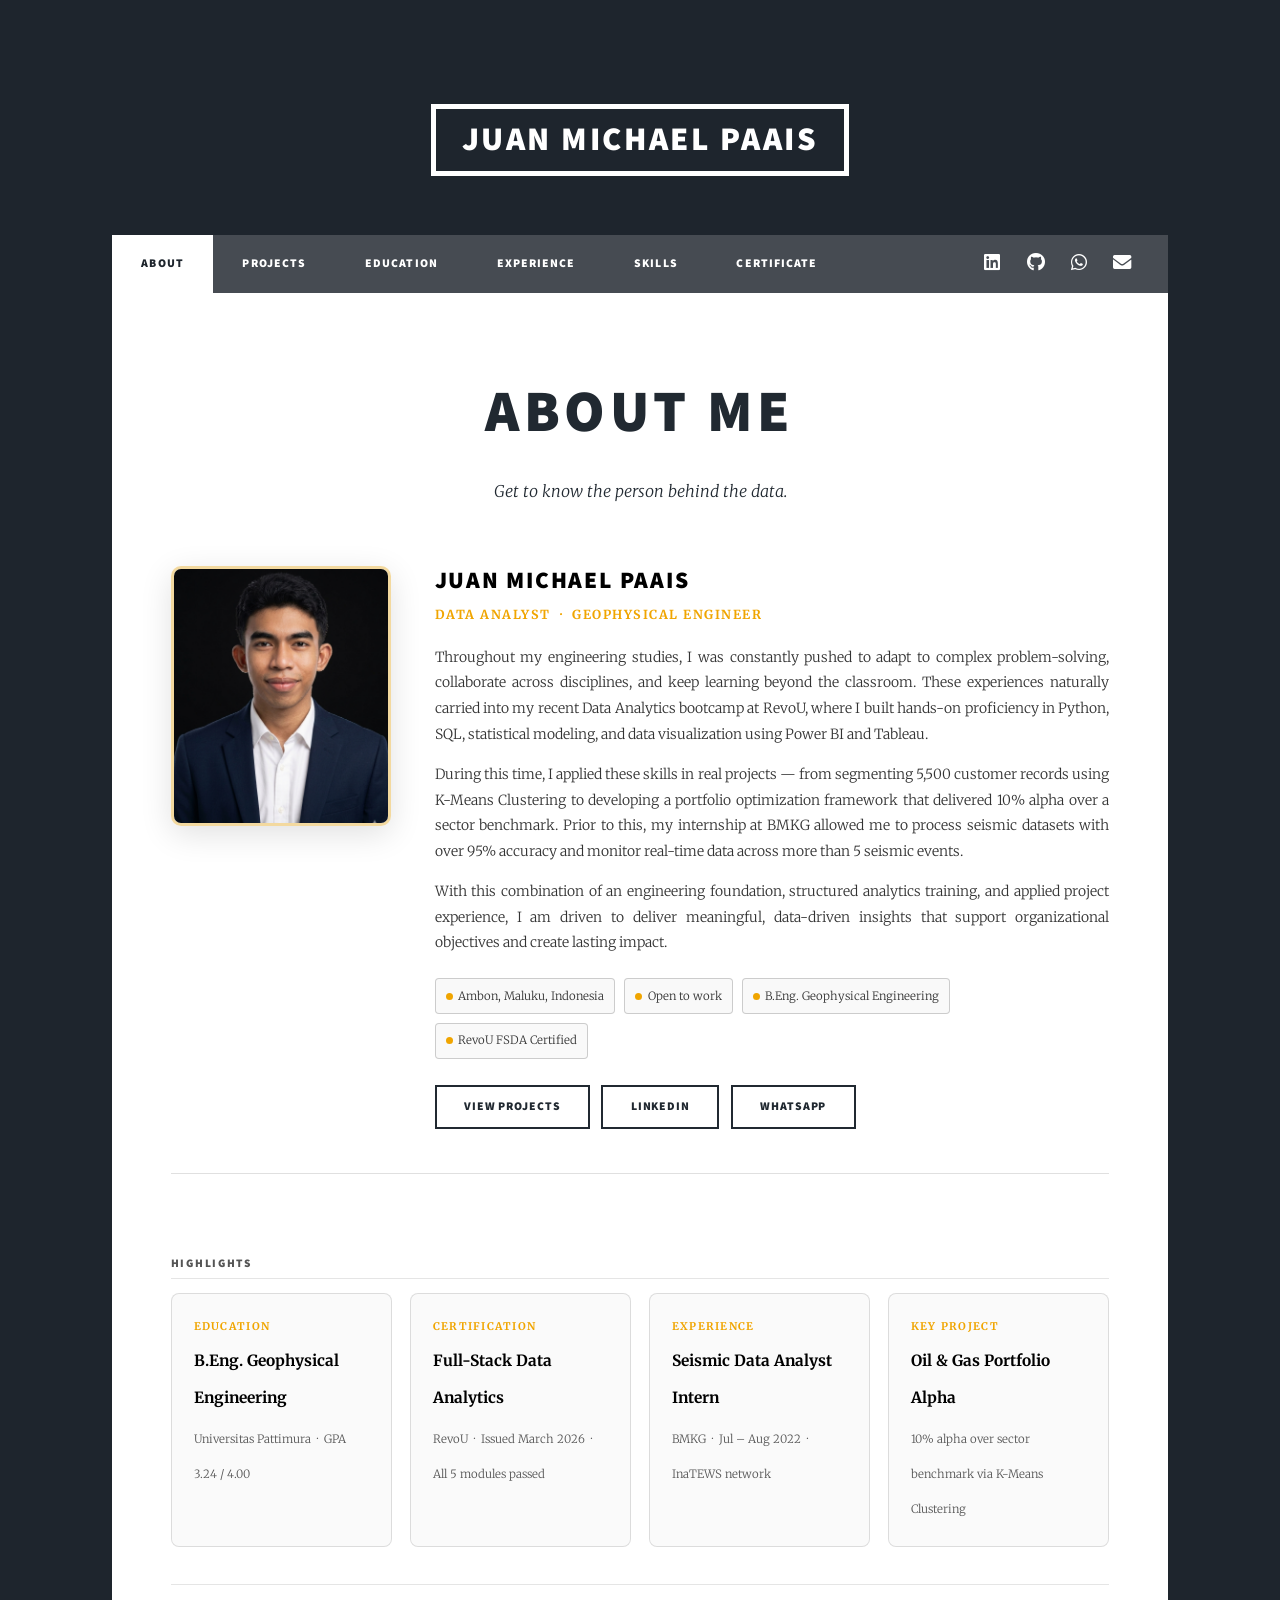
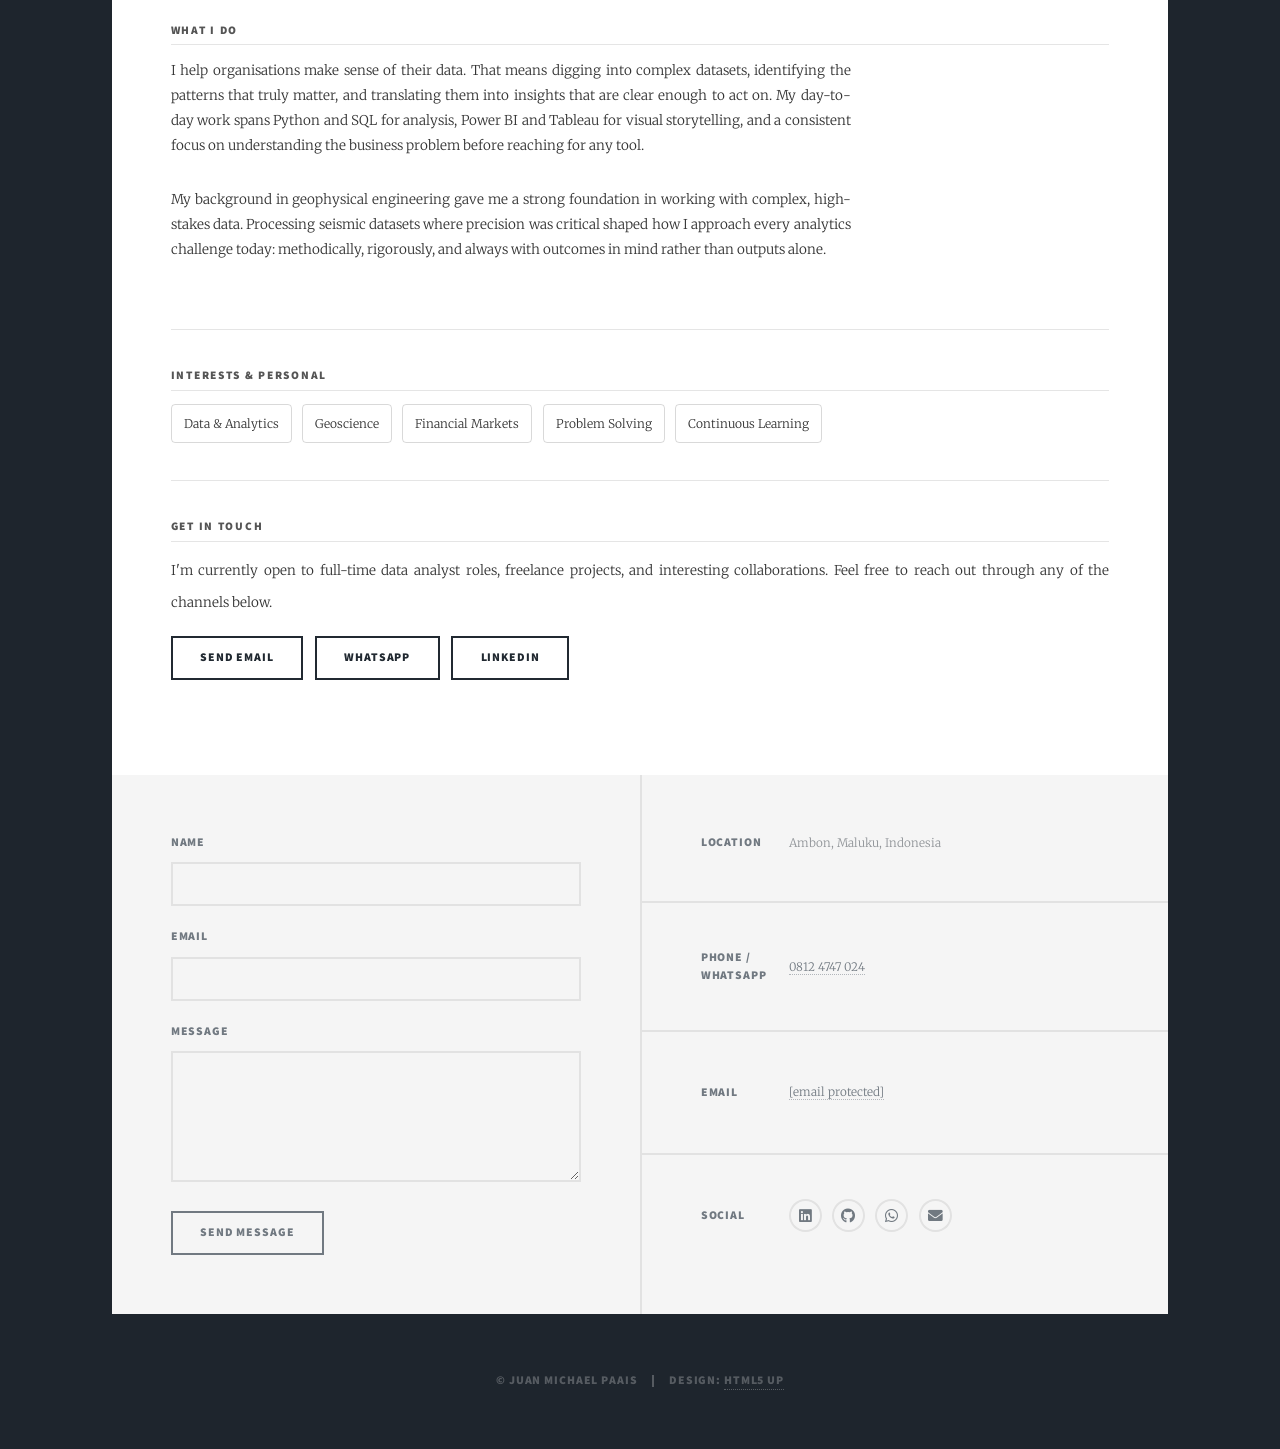
==== about.html @ e104cd5a "Add files via upload" ====
<!DOCTYPE HTML>
<html>
<head>
    <title>About – Juan Michael Paais</title>
    <meta charset="utf-8" />
    <meta name="viewport" content="width=device-width, initial-scale=1, user-scalable=no" />
    <link rel="stylesheet" href="assets/css/main.css" />
    <noscript><link rel="stylesheet" href="assets/css/noscript.css" /></noscript>
    <style>

        /* ── About Hero ── */
        .about-hero {
            display: flex;
            gap: 3em;
            align-items: flex-start;
            padding: 0 0 3em 0;
            border-bottom: solid 1px rgba(0,0,0,0.12);
            margin-bottom: 3em;
        }

        /* PHOTO SLOT
           ──────────────────────────────────────────────
           To add your photo:
           1. Copy your photo into the  images/  folder
              e.g. images/juan-photo.jpg
           2. Delete the placeholder content inside .about-photo
           3. Replace with:
              <img src="images/juan-photo.jpg" alt="Juan Michael Paais" />
           ────────────────────────────────────────────── */
        .about-photo {
            flex-shrink: 0;
            width: 220px;
            height: 260px;
            border-radius: 10px;
            overflow: hidden;
            border: 3px solid rgba(240,165,0,0.35);
            box-shadow: 0 8px 32px rgba(0,0,0,0.12);
            background: rgba(0,0,0,0.04);
            display: flex;
            align-items: center;
            justify-content: center;
            text-align: center;
            font-size: 0.7em;
            color: rgba(0,0,0,0.3);
            text-transform: uppercase;
            letter-spacing: 0.12em;
            line-height: 2;
        }
        .about-photo img {
            width: 100%;
            height: 100%;
            object-fit: cover;
            display: block;
        }

        .about-text { flex: 1; }
        .about-text h2 {
            font-size: 1.6em;
            margin: 0 0 0.15em 0;
            color: #000000;
        }
        .about-tagline {
            display: block;
            font-size: 0.85em;
            font-weight: 700;
            text-transform: uppercase;
            letter-spacing: 0.12em;
            color: #f0a500;
            margin-bottom: 1.2em;
        }
        .about-text p {
            font-size: 0.95em;
            line-height: 1.85;
            color: #333333;
            margin-bottom: 1em;
        }

        /* ── Quick-facts strip ── */
        .about-facts {
            display: flex;
            flex-wrap: wrap;
            gap: 0.6em;
            margin: 1.5em 0 1.8em;
        }
        .fact-chip {
            display: inline-flex;
            align-items: center;
            gap: 0.45em;
            border: solid 1px rgba(0,0,0,0.18);
            border-radius: 4px;
            padding: 0.3em 0.9em;
            font-size: 0.78em;
            color: #333333;
            background: rgba(0,0,0,0.025);
        }
        .fact-chip .icon-dot {
            width: 7px; height: 7px;
            border-radius: 50%;
            background: #f0a500;
            flex-shrink: 0;
        }

        /* ── Divider sections ── */
        .about-section {
            padding: 2.5em 0;
            border-bottom: solid 1px rgba(0,0,0,0.1);
        }
        .about-section:last-of-type { border-bottom: none; }
        .about-section h3 {
            font-size: 0.78em;
            text-transform: uppercase;
            letter-spacing: 0.15em;
            color: #555555;
            margin-bottom: 1.2em;
            padding-bottom: 0.5em;
            border-bottom: 1px solid rgba(0,0,0,0.1);
        }

        /* ── Highlight cards ── */
        .highlight-cards {
            display: grid;
            grid-template-columns: repeat(auto-fit, minmax(200px, 1fr));
            gap: 1.2em;
        }
        .highlight-card {
            border: solid 1px rgba(0,0,0,0.12);
            border-radius: 8px;
            padding: 1.4em 1.5em;
            background: rgba(0,0,0,0.02);
            transition: border-color 0.2s, box-shadow 0.2s;
        }
        .highlight-card:hover {
            border-color: #f0a500;
            box-shadow: 0 4px 14px rgba(240,165,0,0.08);
        }
        .highlight-card .hc-label {
            display: block;
            font-size: 0.72em;
            text-transform: uppercase;
            letter-spacing: 0.12em;
            color: #f0a500;
            margin-bottom: 0.4em;
            font-weight: 700;
        }
        .highlight-card .hc-value {
            font-size: 1.05em;
            font-weight: 700;
            color: #000000;
            display: block;
            margin-bottom: 0.3em;
        }
        .highlight-card .hc-sub {
            font-size: 0.78em;
            color: #555555;
            line-height: 1.5;
        }

        /* ── Interests list ── */
        .interests-list {
            display: flex;
            flex-wrap: wrap;
            gap: 0.7em;
            padding: 0;
            list-style: none;
            margin: 0;
        }
        .interests-list li {
            border: solid 1px rgba(0,0,0,0.15);
            border-radius: 4px;
            padding: 0.35em 1em;
            font-size: 0.82em;
            color: #333333;
            transition: border-color 0.2s, color 0.2s;
        }
        .interests-list li:hover {
            border-color: #f0a500;
            color: #f0a500;
        }

        /* ── CTA buttons ── */
        .about-cta {
            display: flex;
            flex-wrap: wrap;
            gap: 0.8em;
            margin-top: 0.5em;
        }

        @media screen and (max-width: 700px) {
            .about-hero { flex-direction: column; align-items: center; }
            .about-photo { width: 160px; height: 190px; }
            .about-text { text-align: center; }
            .about-facts { justify-content: center; }
            .about-cta { justify-content: center; }
        }
    </style>
</head>
<body class="is-preload">
<div id="wrapper">

    <header id="header">
        <a href="index.html" class="logo">Juan Michael Paais</a>
    </header>

    <nav id="nav">
        <ul class="links">
            <li class="active"><a href="about.html">About</a></li>
            <li><a href="index.html">Projects</a></li>
            <li><a href="education.html">Education</a></li>
            <li><a href="experience.html">Experience</a></li>
            <li><a href="skills.html">Skills</a></li>
            <li><a href="certificate.html">Certificate</a></li>
        </ul>
        <ul class="icons">
            <li><a href="http://www.linkedin.com/in/juan-michael-376244231" class="icon brands alt fa-linkedin"><span class="label">LinkedIn</span></a></li>
            <li><a href="https://github.com/JuanMichael-ind" class="icon brands alt fa-github"><span class="label">GitHub</span></a></li>
            <li><a href="https://wa.me/628124747024" class="icon brands alt fa-whatsapp"><span class="label">WhatsApp</span></a></li>
            <li><a href="/cdn-cgi/l/email-protection#f49e81959a999d979c95919884c6c5b49399959d98da979b99" class="icon solid alt fa-envelope"><span class="label">Email</span></a></li>
        </ul>
    </nav>

    <div id="main">
        <section class="post">

            <header class="major">
                <h1>About Me</h1>
                <p>Get to know the person behind the data.</p>
            </header>

            <!-- ── HERO: PHOTO + BIO ── -->
            <div class="about-hero">

                <div class="about-photo">
                    <img src="images/JuanPhotos.png" alt="Juan Michael Paais" />
                </div>

                <div class="about-text">
                    <h2>Juan Michael Paais</h2>
                    <span class="about-tagline">Data Analyst &nbsp;·&nbsp; Geophysical Engineer</span>

                    <p>
                        Throughout my engineering studies, I was constantly pushed to adapt to complex
                        problem-solving, collaborate across disciplines, and keep learning beyond the
                        classroom. These experiences naturally carried into my recent Data Analytics
                        bootcamp at RevoU, where I built hands-on proficiency in Python, SQL,
                        statistical modeling, and data visualization using Power BI and Tableau.
                    </p>
                    <p>
                        During this time, I applied these skills in real projects — from segmenting
                        5,500 customer records using K-Means Clustering to developing a portfolio
                        optimization framework that delivered 10% alpha over a sector benchmark. Prior
                        to this, my internship at BMKG allowed me to process seismic datasets with
                        over 95% accuracy and monitor real-time data across more than 5 seismic events.
                    </p>
                    <p>
                        With this combination of an engineering foundation, structured analytics
                        training, and applied project experience, I am driven to deliver meaningful,
                        data-driven insights that support organizational objectives and create lasting
                        impact.
                    </p>

                    <!-- Quick-fact chips -->
                    <div class="about-facts">
                        <span class="fact-chip"><span class="icon-dot"></span> Ambon, Maluku, Indonesia</span>
                        <span class="fact-chip"><span class="icon-dot"></span> Open to work</span>
                        <span class="fact-chip"><span class="icon-dot"></span> B.Eng. Geophysical Engineering</span>
                        <span class="fact-chip"><span class="icon-dot"></span> RevoU FSDA Certified</span>
                    </div>

                    <div class="about-cta">
                        <a href="index.html" class="button">View Projects</a>
                        <a href="https://www.linkedin.com/in/juan-michael-376244231" target="_blank" class="button alt">LinkedIn</a>
                        <a href="https://wa.me/628124747024" target="_blank" class="button alt">WhatsApp</a>
                    </div>
                </div>

            </div>

            <!-- ── HIGHLIGHTS ── -->
            <div class="about-section">
                <h3>Highlights</h3>
                <div class="highlight-cards">

                    <div class="highlight-card">
                        <span class="hc-label">Education</span>
                        <span class="hc-value">B.Eng. Geophysical Engineering</span>
                        <span class="hc-sub">Universitas Pattimura &nbsp;·&nbsp; GPA 3.24 / 4.00</span>
                    </div>

                    <div class="highlight-card">
                        <span class="hc-label">Certification</span>
                        <span class="hc-value">Full-Stack Data Analytics</span>
                        <span class="hc-sub">RevoU &nbsp;·&nbsp; Issued March 2026 &nbsp;·&nbsp; All 5 modules passed</span>
                    </div>

                    <div class="highlight-card">
                        <span class="hc-label">Experience</span>
                        <span class="hc-value">Seismic Data Analyst Intern</span>
                        <span class="hc-sub">BMKG &nbsp;·&nbsp; Jul – Aug 2022 &nbsp;·&nbsp; InaTEWS network</span>
                    </div>

                    <div class="highlight-card">
                        <span class="hc-label">Key Project</span>
                        <span class="hc-value">Oil &amp; Gas Portfolio Alpha</span>
                        <span class="hc-sub">10% alpha over sector benchmark via K-Means Clustering</span>
                    </div>

                </div>
            </div>

            <!-- ── WHAT I DO ── -->
            <div class="about-section">
                <h3>What I Do</h3>
                <p style="font-size:0.92em; line-height:1.85; color:#333333; max-width:680px;">
                    I help organisations make sense of their data. That means digging into complex
                    datasets, identifying the patterns that truly matter, and translating them into
                    insights that are clear enough to act on. My day-to-day work spans Python and SQL
                    for analysis, Power BI and Tableau for visual storytelling, and a consistent focus
                    on understanding the business problem before reaching for any tool.
                </p>
                <p style="font-size:0.92em; line-height:1.85; color:#333333; max-width:680px;">
                    My background in geophysical engineering gave me a strong foundation in working
                    with complex, high-stakes data. Processing seismic datasets where precision was
                    critical shaped how I approach every analytics challenge today: methodically,
                    rigorously, and always with outcomes in mind rather than outputs alone.
                </p>
            </div>

            <!-- ── INTERESTS ── -->
            <div class="about-section">
                <h3>Interests &amp; Personal</h3>
                <!-- ✏️  EDIT this list — add or remove interests as you like -->
                <ul class="interests-list">
                    <li>Data &amp; Analytics</li>
                    <li>Geoscience</li>
                    <li>Financial Markets</li>
                    <li>Problem Solving</li>
                    <li>Continuous Learning</li>
                    <!-- Add more: <li>Photography</li> <li>Football</li> etc. -->
                </ul>
            </div>

            <!-- ── GET IN TOUCH ── -->
            <div class="about-section">
                <h3>Get In Touch</h3>
                <p style="font-size:0.92em; color:#333333; margin-bottom:1.2em;">
                    I'm currently open to full-time data analyst roles, freelance projects, and
                    interesting collaborations. Feel free to reach out through any of the channels below.
                </p>
                <div class="about-cta">
                    <a href="/cdn-cgi/l/email-protection#a7cdd2c6c9cacec4cfc6c2cbd79596e7c0cac6cecb89c4c8ca" class="button">Send Email</a>
                    <a href="https://wa.me/628124747024" target="_blank" class="button alt">WhatsApp</a>
                    <a href="https://www.linkedin.com/in/juan-michael-376244231" target="_blank" class="button alt">LinkedIn</a>
                </div>
            </div>

        </section>
    </div>

    <!-- Footer -->
    <footer id="footer">
        <section>
            <form method="post" action="#">
                <div class="fields">
                    <div class="field"><label for="name">Name</label><input type="text" name="name" id="name" /></div>
                    <div class="field"><label for="email">Email</label><input type="text" name="email" id="email" /></div>
                    <div class="field"><label for="message">Message</label><textarea name="message" id="message" rows="3"></textarea></div>
                </div>
                <ul class="actions"><li><input type="submit" value="Send Message" /></li></ul>
            </form>
        </section>
        <section class="split contact">
            <section class="alt"><h3>Location</h3><p>Ambon, Maluku, Indonesia</p></section>
            <section><h3>Phone / WhatsApp</h3><p><a href="https://wa.me/628124747024">0812 4747 024</a></p></section>
            <section><h3>Email</h3><p><a href="/cdn-cgi/l/email-protection#523827333c3f3b313a33373e22606312353f333b3e7c313d3f"><span class="__cf_email__" data-cfemail="157f60747b787c767d747079652724557278747c793b767a78">[email&#160;protected]</span></a></p></section>
            <section>
                <h3>Social</h3>
                <ul class="icons alt">
                    <li><a href="http://www.linkedin.com/in/juan-michael-376244231" class="icon brands alt fa-linkedin"><span class="label">LinkedIn</span></a></li>
                    <li><a href="https://github.com/JuanMichael-ind" class="icon brands alt fa-github"><span class="label">GitHub</span></a></li>
                    <li><a href="https://wa.me/628124747024" class="icon brands alt fa-whatsapp"><span class="label">WhatsApp</span></a></li>
                    <li><a href="/cdn-cgi/l/email-protection#c8a2bda9a6a5a1aba0a9ada4b8faf988afa5a9a1a4e6aba7a5" class="icon solid alt fa-envelope"><span class="label">Email</span></a></li>
                </ul>
            </section>
        </section>
    </footer>

    <div id="copyright">
        <ul><li>&copy; Juan Michael Paais</li><li>Design: <a href="https://html5up.net">HTML5 UP</a></li></ul>
    </div>

</div>
<script data-cfasync="false" src="/cdn-cgi/scripts/5c5dd728/cloudflare-static
---- assets/css/main.css ----
@import url(fontawesome-all.min.css);
@import url("https://fonts.googleapis.com/css?family=Merriweather:300,700,300italic,700italic|Source+Sans+Pro:900");

/*
	Massively by HTML5 UP
	html5up.net | @ajlkn
	Free for personal and commercial use under the CCA 3.0 license (html5up.net/license)
*/

html, body, div, span, applet, object,
iframe, h1, h2, h3, h4, h5, h6, p, blockquote,
pre, a, abbr, acronym, address, big, cite,
code, del, dfn, em, img, ins, kbd, q, s, samp,
small, strike, strong, sub, sup, tt, var, b,
u, i, center, dl, dt, dd, ol, ul, li, fieldset,
form, label, legend, table, caption, tbody,
tfoot, thead, tr, th, td, article, aside,
canvas, details, embed, figure, figcaption,
footer, header, hgroup, menu, nav, output, ruby,
section, summary, time, mark, audio, video {
	margin: 0;
	padding: 0;
	border: 0;
	font-size: 100%;
	font: inherit;
	vertical-align: baseline;}

article, aside, details, figcaption, figure,
footer, header, hgroup, menu, nav, section {
	display: block;}

body {
	line-height: 1;
}

ol, ul {
	list-style: none;
}

blockquote, q {
	quotes: none;
}

	blockquote:before, blockquote:after, q:before, q:after {
		content: '';
		content: none;
	}

table {
	border-collapse: collapse;
	border-spacing: 0;
}

body {
	-webkit-text-size-adjust: none;
}

mark {
	background-color: transparent;
	color: inherit;
}

input::-moz-focus-inner {
	border: 0;
	padding: 0;
}

input, select, textarea {
	-moz-appearance: none;
	-webkit-appearance: none;
	-ms-appearance: none;
	appearance: none;
}

/* Basic */

	@-ms-viewport {
		width: device-width;
	}

	body {
		-ms-overflow-style: scrollbar;
	}

	@media screen and (max-width: 480px) {

		html, body {
			min-width: 320px;
		}

	}

	html {
		box-sizing: border-box;
	}

	*, *:before, *:after {
		box-sizing: inherit;
	}

	body {
		background-color: #1e252d;
	}

		body.is-preload *, body.is-preload *:before, body.is-preload *:after {
			-moz-animation: none !important;
			-webkit-animation: none !important;
			-ms-animation: none !important;
			animation: none !important;
			-moz-transition: none !important;
			-webkit-transition: none !important;
			-ms-transition: none !important;
			transition: none !important;
		}

/* Type */

	html {
		font-size: 16pt;
	}

		@media screen and (max-width: 1680px) {

			html {
				font-size: 12pt;
			}

		}

		@media screen and (max-width: 1280px) {

			html {
				font-size: 11pt;
			}

		}

		@media screen and (max-width: 360px) {

			html {
				font-size: 10pt;
			}

		}

	body {
		color: #212931;
	}

	body, input, select, textarea {
		font-family: "Merriweather", Georgia, serif;
		font-weight: 300;
		font-size: 1rem;
		line-height: 2.375;
	}

	a {
		-moz-transition: color 0.2s ease-in-out, background-color 0.2s ease-in-out, border-color 0.2s ease-in-out, box-shadow 0.2s ease-in-out;
		-webkit-transition: color 0.2s ease-in-out, background-color 0.2s ease-in-out, border-color 0.2s ease-in-out, box-shadow 0.2s ease-in-out;
		-ms-transition: color 0.2s ease-in-out, background-color 0.2s ease-in-out, border-color 0.2s ease-in-out, box-shadow 0.2s ease-in-out;
		transition: color 0.2s ease-in-out, background-color 0.2s ease-in-out, border-color 0.2s ease-in-out, box-shadow 0.2s ease-in-out;
		border-bottom: dotted 1px;
		text-decoration: none;
	}

		a:hover {
			border-bottom-color: transparent;
		}

	strong, b {
		font-weight: 600;
	}

	em, i {
		font-style: italic;
	}

	p {
		text-align: justify;
		margin: 0 0 2rem 0;
	}

	h1, h2, h3, h4, h5, h6 {
		font-family: "Source Sans Pro", Helvetica, sans-serif;
		font-weight: 900;
		line-height: 1.5;
		letter-spacing: 0.075em;
		text-transform: uppercase;
		margin: 0 0 1rem 0;
	}

		h1 a, h2 a, h3 a, h4 a, h5 a, h6 a {
			border-bottom: 0;
			color: inherit;
			text-decoration: none;
		}

	h1 {
		font-size: 4rem;
		line-height: 1.1;
		margin: 0 0 2rem 0;
	}

	h2 {
		font-size: 1.75rem;
		line-height: 1.3;
		margin: 0 0 1.5rem 0;
	}

	h3 {
		font-size: 1.25rem;
		margin: 0 0 1.5rem 0;
	}

	h4 {
		font-size: 1rem;
	}

	h5 {
		font-size: 0.9rem;
	}

	h6 {
		font-size: 0.8rem;
	}

	sub {
		font-size: 0.8rem;
		position: relative;
		top: 0.5rem;
	}

	sup {
		font-size: 0.8rem;
		position: relative;
		top: -0.5rem;
	}

	blockquote {
		border-left: solid 4px;
		font-style: italic;
		margin: 0 0 2rem 0;
		padding: 0.5rem 0 0.5rem 2rem;
	}

	code {
		border: solid 2px;
		font-family: "Courier New", monospace;
		font-size: 0.9rem;
		margin: 0 0.25rem;
		padding: 0.25rem 0.65rem;
	}

	pre {
		-webkit-overflow-scrolling: touch;
		font-family: "Courier New", monospace;
		font-size: 0.9rem;
		margin: 0 0 2rem 0;
	}

		pre code {
			display: block;
			line-height: 1.75;
			padding: 1rem 1.5rem;
			overflow-x: auto;
		}

	hr {
		border: 0;
		border-bottom: solid 2px;
		margin: 3rem 0;
	}

		hr.major {
			margin: 5rem 0;
		}

	.align-left {
		text-align: left;
	}

	.align-center {
		text-align: center;
	}

	.align-right {
		text-align: right;
	}

	input, select, textarea {
		color: #212931;
	}

	a {
		color: #212931;
		border-bottom-color: rgba(33, 41, 49, 0.5);
	}

		a:hover {
			border-bottom-color: transparent;
			color: #18bfef !important;
		}

	strong, b {
		color: #212931;
	}

	h1, h2, h3, h4, h5, h6 {
		color: #212931;
	}

	blockquote {
		border-left-color: #eeeeee;
	}

	code {
		background: rgba(220, 220, 220, 0.25);
		border-color: #eeeeee;
	}

	hr {
		border-bottom-color: #eeeeee;
	}

/* Row */

	.row {
		display: flex;
		flex-wrap: wrap;
		box-sizing: border-box;
		align-items: stretch;
	}

		.row > * {
			box-sizing: border-box;
		}

		.row.gtr-uniform > * > :last-child {
			margin-bottom: 0;
		}

		.row.aln-left {
			justify-content: flex-start;
		}

		.row.aln-center {
			justify-content: center;
		}

		.row.aln-right {
			justify-content: flex-end;
		}

		.row.aln-top {
			align-items: flex-start;
		}

		.row.aln-middle {
			align-items: center;
		}

		.row.aln-bottom {
			align-items: flex-end;
		}

		.row > .imp {
			order: -1;
		}

		.row > .col-1 {
			width: 8.33333%;
		}

		.row > .off-1 {
			margin-left: 8.33333%;
		}

		.row > .col-2 {
			width: 16.66667%;
		}

		.row > .off-2 {
			margin-left: 16.66667%;
		}

		.row > .col-3 {
			width: 25%;
		}

		.row > .off-3 {
			margin-left: 25%;
		}

		.row > .col-4 {
			width: 33.33333%;
		}

		.row > .off-4 {
			margin-left: 33.33333%;
		}

		.row > .col-5 {
			width: 41.66667%;
		}

		.row > .off-5 {
			margin-left: 41.66667%;
		}

		.row > .col-6 {
			width: 50%;
		}

		.row > .off-6 {
			margin-left: 50%;
		}

		.row > .col-7 {
			width: 58.33333%;
		}

		.row > .off-7 {
			margin-left: 58.33333%;
		}

		.row > .col-8 {
			width: 66.66667%;
		}

		.row > .off-8 {
			margin-left: 66.66667%;
		}

		.row > .col-9 {
			width: 75%;
		}

		.row > .off-9 {
			margin-left: 75%;
		}

		.row > .col-10 {
			width: 83.33333%;
		}

		.row > .off-10 {
			margin-left: 83.33333%;
		}

		.row > .col-11 {
			width: 91.66667%;
		}

		.row > .off-11 {
			margin-left: 91.66667%;
		}

		.row > .col-12 {
			width: 100%;
		}

		.row > .off-12 {
			margin-left: 100%;
		}

		.row.gtr-0 {
			margin-top: 0;
			margin-left: 0rem;
		}

			.row.gtr-0 > * {
				padding: 0 0 0 0rem;
			}

			.row.gtr-0.gtr-uniform {
				margin-top: 0rem;
			}

				.row.gtr-0.gtr-uniform > * {
					padding-top: 0rem;
				}

		.row.gtr-25 {
			margin-top: 0;
			margin-left: -0.375rem;
		}

			.row.gtr-25 > * {
				padding: 0 0 0 0.375rem;
			}

			.row.gtr-25.gtr-uniform {
				margin-top: -0.375rem;
			}

				.row.gtr-25.gtr-uniform > * {
					padding-top: 0.375rem;
				}

		.row.gtr-50 {
			margin-top: 0;
			margin-left: -0.75rem;
		}

			.row.gtr-50 > * {
				padding: 0 0 0 0.75rem;
			}

			.row.gtr-50.gtr-uniform {
				margin-top: -0.75rem;
			}

				.row.gtr-50.gtr-uniform > * {
					padding-top: 0.75rem;
				}

		.row {
			margin-top: 0;
			margin-left: -1.5rem;
		}

			.row > * {
				padding: 0 0 0 1.5rem;
			}

			.row.gtr-uniform {
				margin-top: -1.5rem;
			}

				.row.gtr-uniform > * {
					padding-top: 1.5rem;
				}

		.row.gtr-150 {
			margin-top: 0;
			margin-left: -2.25rem;
		}

			.row.gtr-150 > * {
				padding: 0 0 0 2.25rem;
			}

			.row.gtr-150.gtr-uniform {
				margin-top: -2.25rem;
			}

				.row.gtr-150.gtr-uniform > * {
					padding-top: 2.25rem;
				}

		.row.gtr-200 {
			margin-top: 0;
			margin-left: -3rem;
		}

			.row.gtr-200 > * {
				padding: 0 0 0 3rem;
			}

			.row.gtr-200.gtr-uniform {
				margin-top: -3rem;
			}

				.row.gtr-200.gtr-uniform > * {
					padding-top: 3rem;
				}

		@media screen and (max-width: 1680px) {

			.row {
				display: flex;
				flex-wrap: wrap;
				box-sizing: border-box;
				align-items: stretch;
			}

				.row > * {
					box-sizing: border-box;
				}

				.row.gtr-uniform > * > :last-child {
					margin-bottom: 0;
				}

				.row.aln-left {
					justify-content: flex-start;
				}

				.row.aln-center {
					justify-content: center;
				}

				.row.aln-right {
					justify-content: flex-end;
				}

				.row.aln-top {
					align-items: flex-start;
				}

				.row.aln-middle {
					align-items: center;
				}

				.row.aln-bottom {
					align-items: flex-end;
				}

				.row > .imp-xlarge {
					order: -1;
				}

				.row > .col-1-xlarge {
					width: 8.33333%;
				}

				.row > .off-1-xlarge {
					margin-left: 8.33333%;
				}

				.row > .col-2-xlarge {
					width: 16.66667%;
				}

				.row > .off-2-xlarge {
					margin-left: 16.66667%;
				}

				.row > .col-3-xlarge {
					width: 25%;
				}

				.row > .off-3-xlarge {
					margin-left: 25%;
				}

				.row > .col-4-xlarge {
					width: 33.33333%;
				}

				.row > .off-4-xlarge {
					margin-left: 33.33333%;
				}

				.row > .col-5-xlarge {
					width: 41.66667%;
				}

				.row > .off-5-xlarge {
					margin-left: 41.66667%;
				}

				.row > .col-6-xlarge {
					width: 50%;
				}

				.row > .off-6-xlarge {
					margin-left: 50%;
				}

				.row > .col-7-xlarge {
					width: 58.33333%;
				}

				.row > .off-7-xlarge {
					margin-left: 58.33333%;
				}

				.row > .col-8-xlarge {
					width: 66.66667%;
				}

				.row > .off-8-xlarge {
					margin-left: 66.66667%;
				}

				.row > .col-9-xlarge {
					width: 75%;
				}

				.row > .off-9-xlarge {
					margin-left: 75%;
				}

				.row > .col-10-xlarge {
					width: 83.33333%;
				}

				.row > .off-10-xlarge {
					margin-left: 83.33333%;
				}

				.row > .col-11-xlarge {
					width: 91.66667%;
				}

				.row > .off-11-xlarge {
					margin-left: 91.66667%;
				}

				.row > .col-12-xlarge {
					width: 100%;
				}

				.row > .off-12-xlarge {
					margin-left: 100%;
				}

				.row.gtr-0 {
					margin-top: 0;
					margin-left: 0rem;
				}

					.row.gtr-0 > * {
						padding: 0 0 0 0rem;
					}

					.row.gtr-0.gtr-uniform {
						margin-top: 0rem;
					}

						.row.gtr-0.gtr-uniform > * {
							padding-top: 0rem;
						}

				.row.gtr-25 {
					margin-top: 0;
					margin-left: -0.375rem;
				}

					.row.gtr-25 > * {
						padding: 0 0 0 0.375rem;
					}

					.row.gtr-25.gtr-uniform {
						margin-top: -0.375rem;
					}

						.row.gtr-25.gtr-uniform > * {
							padding-top: 0.375rem;
						}

				.row.gtr-50 {
					margin-top: 0;
					margin-left: -0.75rem;
				}

					.row.gtr-50 > * {
						padding: 0 0 0 0.75rem;
					}

					.row.gtr-50.gtr-uniform {
						margin-top: -0.75rem;
					}

						.row.gtr-50.gtr-uniform > * {
							padding-top: 0.75rem;
						}

				.row {
					margin-top: 0;
					margin-left: -1.5rem;
				}

					.row > * {
						padding: 0 0 0 1.5rem;
					}

					.row.gtr-uniform {
						margin-top: -1.5rem;
					}

						.row.gtr-uniform > * {
							padding-top: 1.5rem;
						}

				.row.gtr-150 {
					margin-top: 0;
					margin-left: -2.25rem;
				}

					.row.gtr-150 > * {
						padding: 0 0 0 2.25rem;
					}

					.row.gtr-150.gtr-uniform {
						margin-top: -2.25rem;
					}

						.row.gtr-150.gtr-uniform > * {
							padding-top: 2.25rem;
						}

				.row.gtr-200 {
					margin-top: 0;
					margin-left: -3rem;
				}

					.row.gtr-200 > * {
						padding: 0 0 0 3rem;
					}

					.row.gtr-200.gtr-uniform {
						margin-top: -3rem;
					}

						.row.gtr-200.gtr-uniform > * {
							padding-top: 3rem;
						}

		}

		@media screen and (max-width: 1280px) {

			.row {
				display: flex;
				flex-wrap: wrap;
				box-sizing: border-box;
				align-items: stretch;
			}

				.row > * {
					box-sizing: border-box;
				}

				.row.gtr-uniform > * > :last-child {
					margin-bottom: 0;
				}

				.row.aln-left {
					justify-content: flex-start;
				}

				.row.aln-center {
					justify-content: center;
				}

				.row.aln-right {
					justify-content: flex-end;
				}

				.row.aln-top {
					align-items: flex-start;
				}

				.row.aln-middle {
					align-items: center;
				}

				.row.aln-bottom {
					align-items: flex-end;
				}

				.row > .imp-large {
					order: -1;
				}

				.row > .col-1-large {
					width: 8.33333%;
				}

				.row > .off-1-large {
					margin-left: 8.33333%;
				}

				.row > .col-2-large {
					width: 16.66667%;
				}

				.row > .off-2-large {
					margin-left: 16.66667%;
				}

				.row > .col-3-large {
					width: 25%;
				}

				.row > .off-3-large {
					margin-left: 25%;
				}

				.row > .col-4-large {
					width: 33.33333%;
				}

				.row > .off-4-large {
					margin-left: 33.33333%;
				}

				.row > .col-5-large {
					width: 41.66667%;
				}

				.row > .off-5-large {
					margin-left: 41.66667%;
				}

				.row > .col-6-large {
					width: 50%;
				}

				.row > .off-6-large {
					margin-left: 50%;
				}

				.row > .col-7-large {
					width: 58.33333%;
				}

				.row > .off-7-large {
					margin-left: 58.33333%;
				}

				.row > .col-8-large {
					width: 66.66667%;
				}

				.row > .off-8-large {
					margin-left: 66.66667%;
				}

				.row > .col-9-large {
					width: 75%;
				}

				.row > .off-9-large {
					margin-left: 75%;
				}

				.row > .col-10-large {
					width: 83.33333%;
				}

				.row > .off-10-large {
					margin-left: 83.33333%;
				}

				.row > .col-11-large {
					width: 91.66667%;
				}

				.row > .off-11-large {
					margin-left: 91.66667%;
				}

				.row > .col-12-large {
					width: 100%;
				}

				.row > .off-12-large {
					margin-left: 100%;
				}

				.row.gtr-0 {
					margin-top: 0;
					margin-left: 0rem;
				}

					.row.gtr-0 > * {
						padding: 0 0 0 0rem;
					}

					.row.gtr-0.gtr-uniform {
						margin-top: 0rem;
					}

						.row.gtr-0.gtr-uniform > * {
							padding-top: 0rem;
						}

				.row.gtr-25 {
					margin-top: 0;
					margin-left: -0.375rem;
				}

					.row.gtr-25 > * {
						padding: 0 0 0 0.375rem;
					}

					.row.gtr-25.gtr-uniform {
						margin-top: -0.375rem;
					}

						.row.gtr-25.gtr-uniform > * {
							padding-top: 0.375rem;
						}

				.row.gtr-50 {
					margin-top: 0;
					margin-left: -0.75rem;
				}

					.row.gtr-50 > * {
						padding: 0 0 0 0.75rem;
					}

					.row.gtr-50.gtr-uniform {
						margin-top: -0.75rem;
					}

						.row.gtr-50.gtr-uniform > * {
							padding-top: 0.75rem;
						}

				.row {
					margin-top: 0;
					margin-left: -1.5rem;
				}

					.row > * {
						padding: 0 0 0 1.5rem;
					}

					.row.gtr-uniform {
						margin-top: -1.5rem;
					}

						.row.gtr-uniform > * {
							padding-top: 1.5rem;
						}

				.row.gtr-150 {
					margin-top: 0;
					margin-left: -2.25rem;
				}

					.row.gtr-150 > * {
						padding: 0 0 0 2.25rem;
					}

					.row.gtr-150.gtr-uniform {
						margin-top: -2.25rem;
					}

						.row.gtr-150.gtr-uniform > * {
							padding-top: 2.25rem;
						}

				.row.gtr-200 {
					margin-top: 0;
					margin-left: -3rem;
				}

					.row.gtr-200 > * {
						padding: 0 0 0 3rem;
					}

					.row.gtr-200.gtr-uniform {
						margin-top: -3rem;
					}

						.row.gtr-200.gtr-uniform > * {
							padding-top: 3rem;
						}

		}

		@media screen and (max-width: 980px) {

			.row {
				display: flex;
				flex-wrap: wrap;
				box-sizing: border-box;
				align-items: stretch;
			}

				.row > * {
					box-sizing: border-box;
				}

				.row.gtr-uniform > * > :last-child {
					margin-bottom: 0;
				}

				.row.aln-left {
					justify-content: flex-start;
				}

				.row.aln-center {
					justify-content: center;
				}

				.row.aln-right {
					justify-content: flex-end;
				}

				.row.aln-top {
					align-items: flex-start;
				}

				.row.aln-middle {
					align-items: center;
				}

				.row.aln-bottom {
					align-items: flex-end;
				}

				.row > .imp-medium {
					order: -1;
				}

				.row > .col-1-medium {
					width: 8.33333%;
				}

				.row > .off-1-medium {
					margin-left: 8.33333%;
				}

				.row > .col-2-medium {
					width: 16.66667%;
				}

				.row > .off-2-medium {
					margin-left: 16.66667%;
				}

				.row > .col-3-medium {
					width: 25%;
				}

				.row > .off-3-medium {
					margin-left: 25%;
				}

				.row > .col-4-medium {
					width: 33.33333%;
				}

				.row > .off-4-medium {
					margin-left: 33.33333%;
				}

				.row > .col-5-medium {
					width: 41.66667%;
				}

				.row > .off-5-medium {
					margin-left: 41.66667%;
				}

				.row > .col-6-medium {
					width: 50%;
				}

				.row > .off-6-medium {
					margin-left: 50%;
				}

				.row > .col-7-medium {
					width: 58.33333%;
				}

				.row > .off-7-medium {
					margin-left: 58.33333%;
				}

				.row > .col-8-medium {
					width: 66.66667%;
				}

				.row > .off-8-medium {
					margin-left: 66.66667%;
				}

				.row > .col-9-medium {
					width: 75%;
				}

				.row > .off-9-medium {
					margin-left: 75%;
				}

				.row > .col-10-medium {
					width: 83.33333%;
				}

				.row > .off-10-medium {
					margin-left: 83.33333%;
				}

				.row > .col-11-medium {
					width: 91.66667%;
				}

				.row > .off-11-medium {
					margin-left: 91.66667%;
				}

				.row > .col-12-medium {
					width: 100%;
				}

				.row > .off-12-medium {
					margin-left: 100%;
				}

				.row.gtr-0 {
					margin-top: 0;
					margin-left: 0rem;
				}

					.row.gtr-0 > * {
						padding: 0 0 0 0rem;
					}

					.row.gtr-0.gtr-uniform {
						margin-top: 0rem;
					}

						.row.gtr-0.gtr-uniform > * {
							padding-top: 0rem;
						}

				.row.gtr-25 {
					margin-top: 0;
					margin-left: -0.375rem;
				}

					.row.gtr-25 > * {
						padding: 0 0 0 0.375rem;
					}

					.row.gtr-25.gtr-uniform {
						margin-top: -0.375rem;
					}

						.row.gtr-25.gtr-uniform > * {
							padding-top: 0.375rem;
						}

				.row.gtr-50 {
					margin-top: 0;
					margin-left: -0.75rem;
				}

					.row.gtr-50 > * {
						padding: 0 0 0 0.75rem;
					}

					.row.gtr-50.gtr-uniform {
						margin-top: -0.75rem;
					}

						.row.gtr-50.gtr-uniform > * {
							padding-top: 0.75rem;
						}

				.row {
					margin-top: 0;
					margin-left: -1.5rem;
				}

					.row > * {
						padding: 0 0 0 1.5rem;
					}

					.row.gtr-uniform {
						margin-top: -1.5rem;
					}

						.row.gtr-uniform > * {
							padding-top: 1.5rem;
						}

				.row.gtr-150 {
					margin-top: 0;
					margin-left: -2.25rem;
				}

					.row.gtr-150 > * {
						padding: 0 0 0 2.25rem;
					}

					.row.gtr-150.gtr-uniform {
						margin-top: -2.25rem;
					}

						.row.gtr-150.gtr-uniform > * {
							padding-top: 2.25rem;
						}

				.row.gtr-200 {
					margin-top: 0;
					margin-left: -3rem;
				}

					.row.gtr-200 > * {
						padding: 0 0 0 3rem;
					}

					.row.gtr-200.gtr-uniform {
						margin-top: -3rem;
					}

						.row.gtr-200.gtr-uniform > * {
							padding-top: 3rem;
						}

		}

		@media screen and (max-width: 736px) {

			.row {
				display: flex;
				flex-wrap: wrap;
				box-sizing: border-box;
				align-items: stretch;
			}

				.row > * {
					box-sizing: border-box;
				}

				.row.gtr-uniform > * > :last-child {
					margin-bottom: 0;
				}

				.row.aln-left {
					justify-content: flex-start;
				}

				.row.aln-center {
					justify-content: center;
				}

				.row.aln-right {
					justify-content: flex-end;
				}

				.row.aln-top {
					align-items: flex-start;
				}

				.row.aln-middle {
					align-items: center;
				}

				.row.aln-bottom {
					align-items: flex-end;
				}

				.row > .imp-small {
					order: -1;
				}

				.row > .col-1-small {
					width: 8.33333%;
				}

				.row > .off-1-small {
					margin-left: 8.33333%;
				}

				.row > .col-2-small {
					width: 16.66667%;
				}

				.row > .off-2-small {
					margin-left: 16.66667%;
				}

				.row > .col-3-small {
					width: 25%;
				}

				.row > .off-3-small {
					margin-left: 25%;
				}

				.row > .col-4-small {
					width: 33.33333%;
				}

				.row > .off-4-small {
					margin-left: 33.33333%;
				}

				.row > .col-5-small {
					width: 41.66667%;
				}

				.row > .off-5-small {
					margin-left: 41.66667%;
				}

				.row > .col-6-small {
					width: 50%;
				}

				.row > .off-6-small {
					margin-left: 50%;
				}

				.row > .col-7-small {
					width: 58.33333%;
				}

				.row > .off-7-small {
					margin-left: 58.33333%;
				}

				.row > .col-8-small {
					width: 66.66667%;
				}

				.row > .off-8-small {
					margin-left: 66.66667%;
				}

				.row > .col-9-small {
					width: 75%;
				}

				.row > .off-9-small {
					margin-left: 75%;
				}

				.row > .col-10-small {
					width: 83.33333%;
				}

				.row > .off-10-small {
					margin-left: 83.33333%;
				}

				.row > .col-11-small {
					width: 91.66667%;
				}

				.row > .off-11-small {
					margin-left: 91.66667%;
				}

				.row > .col-12-small {
					width: 100%;
				}

				.row > .off-12-small {
					margin-left: 100%;
				}

				.row.gtr-0 {
					margin-top: 0;
					margin-left: 0rem;
				}

					.row.gtr-0 > * {
						padding: 0 0 0 0rem;
					}

					.row.gtr-0.gtr-uniform {
						margin-top: 0rem;
					}

						.row.gtr-0.gtr-uniform > * {
							padding-top: 0rem;
						}

				.row.gtr-25 {
					margin-top: 0;
					margin-left: -0.375rem;
				}

					.row.gtr-25 > * {
						padding: 0 0 0 0.375rem;
					}

					.row.gtr-25.gtr-uniform {
						margin-top: -0.375rem;
					}

						.row.gtr-25.gtr-uniform > * {
							padding-top: 0.375rem;
						}

				.row.gtr-50 {
					margin-top: 0;
					margin-left: -0.75rem;
				}

					.row.gtr-50 > * {
						padding: 0 0 0 0.75rem;
					}

					.row.gtr-50.gtr-uniform {
						margin-top: -0.75rem;
					}

						.row.gtr-50.gtr-uniform > * {
							padding-top: 0.75rem;
						}

				.row {
					margin-top: 0;
					margin-left: -1.5rem;
				}

					.row > * {
						padding: 0 0 0 1.5rem;
					}

					.row.gtr-uniform {
						margin-top: -1.5rem;
					}

						.row.gtr-uniform > * {
							padding-top: 1.5rem;
						}

				.row.gtr-150 {
					margin-top: 0;
					margin-left: -2.25rem;
				}

					.row.gtr-150 > * {
						padding: 0 0 0 2.25rem;
					}

					.row.gtr-150.gtr-uniform {
						margin-top: -2.25rem;
					}

						.row.gtr-150.gtr-uniform > * {
							padding-top: 2.25rem;
						}

				.row.gtr-200 {
					margin-top: 0;
					margin-left: -3rem;
				}

					.row.gtr-200 > * {
						padding: 0 0 0 3rem;
					}

					.row.gtr-200.gtr-uniform {
						margin-top: -3rem;
					}

						.row.gtr-200.gtr-uniform > * {
							padding-top: 3rem;
						}

		}

		@media screen and (max-width: 480px) {

			.row {
				display: flex;
				flex-wrap: wrap;
				box-sizing: border-box;
				align-items: stretch;
			}

				.row > * {
					box-sizing: border-box;
				}

				.row.gtr-uniform > * > :last-child {
					margin-bottom: 0;
				}

				.row.aln-left {
					justify-content: flex-start;
				}

				.row.aln-center {
					justify-content: center;
				}

				.row.aln-right {
					justify-content: flex-end;
				}

				.row.aln-top {
					align-items: flex-start;
				}

				.row.aln-middle {
					align-items: center;
				}

				.row.aln-bottom {
					align-items: flex-end;
				}

				.row > .imp-xsmall {
					order: -1;
				}

				.row > .col-1-xsmall {
					width: 8.33333%;
				}

				.row > .off-1-xsmall {
					margin-left: 8.33333%;
				}

				.row > .col-2-xsmall {
					width: 16.66667%;
				}

				.row > .off-2-xsmall {
					margin-left: 16.66667%;
				}

				.row > .col-3-xsmall {
					width: 25%;
				}

				.row > .off-3-xsmall {
					margin-left: 25%;
				}

				.row > .col-4-xsmall {
					width: 33.33333%;
				}

				.row > .off-4-xsmall {
					margin-left: 33.33333%;
				}

				.row > .col-5-xsmall {
					width: 41.66667%;
				}

				.row > .off-5-xsmall {
					margin-left: 41.66667%;
				}

				.row > .col-6-xsmall {
					width: 50%;
				}

				.row > .off-6-xsmall {
					margin-left: 50%;
				}

				.row > .col-7-xsmall {
					width: 58.33333%;
				}

				.row > .off-7-xsmall {
					margin-left: 58.33333%;
				}

				.row > .col-8-xsmall {
					width: 66.66667%;
				}

				.row > .off-8-xsmall {
					margin-left: 66.66667%;
				}

				.row > .col-9-xsmall {
					width: 75%;
				}

				.row > .off-9-xsmall {
					margin-left: 75%;
				}

				.row > .col-10-xsmall {
					width: 83.33333%;
				}

				.row > .off-10-xsmall {
					margin-left: 83.33333%;
				}

				.row > .col-11-xsmall {
					width: 91.66667%;
				}

				.row > .off-11-xsmall {
					margin-left: 91.66667%;
				}

				.row > .col-12-xsmall {
					width: 100%;
				}

				.row > .off-12-xsmall {
					margin-left: 100%;
				}

				.row.gtr-0 {
					margin-top: 0;
					margin-left: 0rem;
				}

					.row.gtr-0 > * {
						padding: 0 0 0 0rem;
					}

					.row.gtr-0.gtr-uniform {
						margin-top: 0rem;
					}

						.row.gtr-0.gtr-uniform > * {
							padding-top: 0rem;
						}

				.row.gtr-25 {
					margin-top: 0;
					margin-left: -0.375rem;
				}

					.row.gtr-25 > * {
						padding: 0 0 0 0.375rem;
					}

					.row.gtr-25.gtr-uniform {
						margin-top: -0.375rem;
					}

						.row.gtr-25.gtr-uniform > * {
							padding-top: 0.375rem;
						}

				.row.gtr-50 {
					margin-top: 0;
					margin-left: -0.75rem;
				}

					.row.gtr-50 > * {
						padding: 0 0 0 0.75rem;
					}

					.row.gtr-50.gtr-uniform {
						margin-top: -0.75rem;
					}

						.row.gtr-50.gtr-uniform > * {
							padding-top: 0.75rem;
						}

				.row {
					margin-top: 0;
					margin-left: -1.5rem;
				}

					.row > * {
						padding: 0 0 0 1.5rem;
					}

					.row.gtr-uniform {
						margin-top: -1.5rem;
					}

						.row.gtr-uniform > * {
							padding-top: 1.5rem;
						}

				.row.gtr-150 {
					margin-top: 0;
					margin-left: -2.25rem;
				}

					.row.gtr-150 > * {
						padding: 0 0 0 2.25rem;
					}

					.row.gtr-150.gtr-uniform {
						margin-top: -2.25rem;
					}

						.row.gtr-150.gtr-uniform > * {
							padding-top: 2.25rem;
						}

				.row.gtr-200 {
					margin-top: 0;
					margin-left: -3rem;
				}

					.row.gtr-200 > * {
						padding: 0 0 0 3rem;
					}

					.row.gtr-200.gtr-uniform {
						margin-top: -3rem;
					}

						.row.gtr-200.gtr-uniform > * {
							padding-top: 3rem;
						}

		}

		@media screen and (max-width: 360px) {

			.row {
				display: flex;
				flex-wrap: wrap;
				box-sizing: border-box;
				align-items: stretch;
			}

				.row > * {
					box-sizing: border-box;
				}

				.row.gtr-uniform > * > :last-child {
					margin-bottom: 0;
				}

				.row.aln-left {
					justify-content: flex-start;
				}

				.row.aln-center {
					justify-content: center;
				}

				.row.aln-right {
					justify-content: flex-end;
				}

				.row.aln-top {
					align-items: flex-start;
				}

				.row.aln-middle {
					align-items: center;
				}

				.row.aln-bottom {
					align-items: flex-end;
				}

				.row > .imp-xxsmall {
					order: -1;
				}

				.row > .col-1-xxsmall {
					width: 8.33333%;
				}

				.row > .off-1-xxsmall {
					margin-left: 8.33333%;
				}

				.row > .col-2-xxsmall {
					width: 16.66667%;
				}

				.row > .off-2-xxsmall {
					margin-left: 16.66667%;
				}

				.row > .col-3-xxsmall {
					width: 25%;
				}

				.row > .off-3-xxsmall {
					margin-left: 25%;
				}

				.row > .col-4-xxsmall {
					width: 33.33333%;
				}

				.row > .off-4-xxsmall {
					margin-left: 33.33333%;
				}

				.row > .col-5-xxsmall {
					width: 41.66667%;
				}

				.row > .off-5-xxsmall {
					margin-left: 41.66667%;
				}

				.row > .col-6-xxsmall {
					width: 50%;
				}

				.row > .off-6-xxsmall {
					margin-left: 50%;
				}

				.row > .col-7-xxsmall {
					width: 58.33333%;
				}

				.row > .off-7-xxsmall {
					margin-left: 58.33333%;
				}

				.row > .col-8-xxsmall {
					width: 66.66667%;
				}

				.row > .off-8-xxsmall {
					margin-left: 66.66667%;
				}

				.row > .col-9-xxsmall {
					width: 75%;
				}

				.row > .off-9-xxsmall {
					margin-left: 75%;
				}

				.row > .col-10-xxsmall {
					width: 83.33333%;
				}

				.row > .off-10-xxsmall {
					margin-left: 83.33333%;
				}

				.row > .col-11-xxsmall {
					width: 91.66667%;
				}

				.row > .off-11-xxsmall {
					margin-left: 91.66667%;
				}

				.row > .col-12-xxsmall {
					width: 100%;
				}

				.row > .off-12-xxsmall {
					margin-left: 100%;
				}

				.row.gtr-0 {
					margin-top: 0;
					margin-left: 0rem;
				}

					.row.gtr-0 > * {
						padding: 0 0 0 0rem;
					}

					.row.gtr-0.gtr-uniform {
						margin-top: 0rem;
					}

						.row.gtr-0.gtr-uniform > * {
							padding-top: 0rem;
						}

				.row.gtr-25 {
					margin-top: 0;
					margin-left: -0.375rem;
				}

					.row.gtr-25 > * {
						padding: 0 0 0 0.375rem;
					}

					.row.gtr-25.gtr-uniform {
						margin-top: -0.375rem;
					}

						.row.gtr-25.gtr-uniform > * {
							padding-top: 0.375rem;
						}

				.row.gtr-50 {
					margin-top: 0;
					margin-left: -0.75rem;
				}

					.row.gtr-50 > * {
						padding: 0 0 0 0.75rem;
					}

					.row.gtr-50.gtr-uniform {
						margin-top: -0.75rem;
					}

						.row.gtr-50.gtr-uniform > * {
							padding-top: 0.75rem;
						}

				.row {
					margin-top: 0;
					margin-left: -1.5rem;
				}

					.row > * {
						padding: 0 0 0 1.5rem;
					}

					.row.gtr-uniform {
						margin-top: -1.5rem;
					}

						.row.gtr-uniform > * {
							padding-top: 1.5rem;
						}

				.row.gtr-150 {
					margin-top: 0;
					margin-left: -2.25rem;
				}

					.row.gtr-150 > * {
						padding: 0 0 0 2.25rem;
					}

					.row.gtr-150.gtr-uniform {
						margin-top: -2.25rem;
					}

						.row.gtr-150.gtr-uniform > * {
							padding-top: 2.25rem;
						}

				.row.gtr-200 {
					margin-top: 0;
					margin-left: -3rem;
				}

					.row.gtr-200 > * {
						padding: 0 0 0 3rem;
					}

					.row.gtr-200.gtr-uniform {
						margin-top: -3rem;
					}

						.row.gtr-200.gtr-uniform > * {
							padding-top: 3rem;
						}

		}

/* Box */

	.box {
		border: solid 2px;
		margin-bottom: 2rem;
		padding: 1.5rem;
	}

		.box > :last-child,
		.box > :last-child > :last-child,
		.box > :last-child > :last-child > :last-child {
			margin-bottom: 0;
		}

		.box.alt {
			border: 0;
			border-radius: 0;
			padding: 0;
		}

	.box {
		border-color: #eeeeee;
	}

/* Button */

	input[type="submit"],
	input[type="reset"],
	input[type="button"],
	button,
	.button {
		-moz-appearance: none;
		-webkit-appearance: none;
		-ms-appearance: none;
		appearance: none;
		-moz-transition: background-color 0.2s ease-in-out, box-shadow 0.2s ease-in-out, color 0.2s ease-in-out;
		-webkit-transition: background-color 0.2s ease-in-out, box-shadow 0.2s ease-in-out, color 0.2s ease-in-out;
		-ms-transition: background-color 0.2s ease-in-out, box-shadow 0.2s ease-in-out, color 0.2s ease-in-out;
		transition: background-color 0.2s ease-in-out, box-shadow 0.2s ease-in-out, color 0.2s ease-in-out;
		border: 0;
		border-radius: 0;
		cursor: pointer;
		display: inline-block;
		font-family: "Source Sans Pro", Helvetica, sans-serif;
		font-size: 0.8rem;
		font-weight: 900;
		letter-spacing: 0.075em;
		height: 3rem;
		line-height: 3rem;
		padding: 0 2rem;
		text-align: center;
		text-decoration: none;
		text-transform: uppercase;
		white-space: nowrap;
	}

		input[type="submit"].icon:before,
		input[type="reset"].icon:before,
		input[type="button"].icon:before,
		button.icon:before,
		.button.icon:before {
			margin-right: 0.5rem;
		}

		input[type="submit"].icon.solo,
		input[type="reset"].icon.solo,
		input[type="button"].icon.solo,
		button.icon.solo,
		.button.icon.solo {
			position: relative;
			width: 4rem;
			height: 4rem;
			line-height: 4rem;
			border-radius: 4rem;
			text-indent: 4rem;
			overflow: hidden;
			padding: 0;
			white-space: nowrap;
		}

			input[type="submit"].icon.solo:before,
			input[type="reset"].icon.solo:before,
			input[type="button"].icon.solo:before,
			button.icon.solo:before,
			.button.icon.solo:before {
				position: absolute;
				display: block;
				top: 0;
				left: 0;
				width: inherit;
				height: inherit;
				line-height: inherit;
				font-size: 1.25rem;
				margin-right: 0;
				text-align: center;
				text-indent: 0;
			}

		input[type="submit"].fit,
		input[type="reset"].fit,
		input[type="button"].fit,
		button.fit,
		.button.fit {
			width: 100%;
		}

		input[type="submit"].small,
		input[type="reset"].small,
		input[type="button"].small,
		button.small,
		.button.small {
			font-size: 0.7rem;
			height: 2.5rem;
			line-height: 2.5rem;
			padding: 0 1.5rem;
		}

		input[type="submit"].large,
		input[type="reset"].large,
		input[type="button"].large,
		button.large,
		.button.large {
			font-size: 0.9rem;
			height: 3.5rem;
			line-height: 3.5rem;
			padding: 0 2.75rem;
		}

		@media screen and (max-width: 980px) {

			input[type="submit"],
			input[type="reset"],
			input[type="button"],
			button,
			.button {
				font-size: 0.9rem;
				height: 3.25rem;
				line-height: 3.25rem;
			}

				input[type="submit"].large,
				input[type="reset"].large,
				input[type="button"].large,
				button.large,
				.button.large {
					font-size: 1rem;
					height: 3.75rem;
					line-height: 3.75rem;
				}

		}

		input[type="submit"].disabled, input[type="submit"]:disabled,
		input[type="reset"].disabled,
		input[type="reset"]:disabled,
		input[type="button"].disabled,
		input[type="button"]:disabled,
		button.disabled,
		button:disabled,
		.button.disabled,
		.button:disabled {
			pointer-events: none;
			opacity: 0.25;
		}

	input[type="submit"],
	input[type="reset"],
	input[type="button"],
	button,
	.button {
		background-color: transparent;
		box-shadow: inset 0 0 0 2px #212931;
		color: #212931 !important;
	}

		input[type="submit"]:hover,
		input[type="reset"]:hover,
		input[type="button"]:hover,
		button:hover,
		.button:hover {
			box-shadow: inset 0 0 0 2px #18bfef;
			color: #18bfef !important;
		}

		input[type="submit"].primary,
		input[type="reset"].primary,
		input[type="button"].primary,
		button.primary,
		.button.primary {
			background-color: #212931;
			box-shadow: none;
			color: #ffffff !important;
		}

			input[type="submit"].primary:hover,
			input[type="reset"].primary:hover,
			input[type="button"].primary:hover,
			button.primary:hover,
			.button.primary:hover {
				background-color: #18bfef;
			}

/* Form */

	form {
		margin: 0 0 2rem 0;
	}

		form > :last-child {
			margin-bottom: 0;
		}

		form > .fields {
			display: -moz-flex;
			display: -webkit-flex;
			display: -ms-flex;
			display: flex;
			-moz-flex-wrap: wrap;
			-webkit-flex-wrap: wrap;
			-ms-flex-wrap: wrap;
			flex-wrap: wrap;
			width: calc(100% + 3rem);
			margin: -1.5rem 0 2rem -1.5rem;
		}

			form > .fields > .field {
				-moz-flex-grow: 0;
				-webkit-flex-grow: 0;
				-ms-flex-grow: 0;
				flex-grow: 0;
				-moz-flex-shrink: 0;
				-webkit-flex-shrink: 0;
				-ms-flex-shrink: 0;
				flex-shrink: 0;
				padding: 1.5rem 0 0 1.5rem;
				width: calc(100% - 1.5rem);
			}

				form > .fields > .field.half {
					width: calc(50% - 0.75rem);
				}

				form > .fields > .field.third {
					width: calc(100%/3 - 0.5rem);
				}

				form > .fields > .field.quarter {
					width: calc(25% - 0.375rem);
				}

		@media screen and (max-width: 480px) {

			form > .fields {
				width: calc(100% + 3rem);
				margin: -1.5rem 0 2rem -1.5rem;
			}

				form > .fields > .field {
					padding: 1.5rem 0 0 1.5rem;
					width: calc(100% - 1.5rem);
				}

					form > .fields > .field.half {
						width: calc(100% - 1.5rem);
					}

					form > .fields > .field.third {
						width: calc(100% - 1.5rem);
					}

					form > .fields > .field.quarter {
						width: calc(100% - 1.5rem);
					}

		}

	label {
		display: block;
		font-family: "Source Sans Pro", Helvetica, sans-serif;
		font-weight: 900;
		line-height: 1.5;
		letter-spacing: 0.075em;
		font-size: 0.8rem;
		text-transform: uppercase;
		margin: 0 0 0.75rem 0;
	}

		@media screen and (max-width: 980px) {

			label {
				font-size: 0.9rem;
			}

		}

	input[type="text"],
	input[type="password"],
	input[type="email"],
	select,
	textarea {
		-moz-appearance: none;
		-webkit-appearance: none;
		-ms-appearance: none;
		appearance: none;
		background: transparent;
		border-radius: 0;
		border: solid 2px;
		color: inherit;
		display: block;
		outline: 0;
		padding: 0 1rem;
		text-decoration: none;
		width: 100%;
	}

		input[type="text"]:invalid,
		input[type="password"]:invalid,
		input[type="email"]:invalid,
		select:invalid,
		textarea:invalid {
			box-shadow: none;
		}

	select {
		background-size: 1.25rem;
		background-repeat: no-repeat;
		background-position: calc(100% - 1rem) center;
		height: 3rem;
		padding-right: 3rem;
		text-overflow: ellipsis;
	}

		select:focus::-ms-value {
			background-color: transparent;
		}

		select::-ms-expand {
			display: none;
		}

	input[type="text"],
	input[type="password"],
	input[type="email"],
	select {
		height: 3rem;
	}

	textarea {
		padding: 0.75rem 1rem;
	}

	input[type="checkbox"],
	input[type="radio"] {
		-moz-appearance: none;
		-webkit-appearance: none;
		-ms-appearance: none;
		appearance: none;
		display: block;
		float: left;
		margin-right: -2rem;
		opacity: 0;
		width: 1rem;
		z-index: -1;
	}

		input[type="checkbox"] + label,
		input[type="radio"] + label {
			text-decoration: none;
			cursor: pointer;
			display: inline-block;
			font-size: 1rem;
			letter-spacing: 0;
			font-family: "Merriweather", Georgia, serif;
			text-transform: none;
			font-weight: 300;
			padding-left: 2.8rem;
			padding-right: 1rem;
			position: relative;
		}

			input[type="checkbox"] + label:before,
			input[type="radio"] + label:before {
				-moz-osx-font-smoothing: grayscale;
				-webkit-font-smoothing: antialiased;
				display: inline-block;
				font-style: normal;
				font-variant: normal;
				text-rendering: auto;
				line-height: 1;
				text-transform: none !important;
				font-family: 'Font Awesome 5 Free';
				font-weight: 900;
			}

			input[type="checkbox"] + label:before,
			input[type="radio"] + label:before {
				border-radius: 0;
				border: solid 2px;
				content: '';
				display: inline-block;
				font-size: 0.8rem;
				height: 1.8rem;
				left: 0;
				line-height: 1.65rem;
				position: absolute;
				text-align: center;
				top: -0.125rem;
				width: 1.8rem;
			}

		input[type="checkbox"]:checked + label:before,
		input[type="radio"]:checked + label:before {
			content: '\f00c';
		}

	input[type="checkbox"] + label:before {
		border-radius: 0;
	}

	input[type="radio"] + label:before {
		border-radius: 100%;
	}

	::-webkit-input-placeholder {
		opacity: 1.0;
	}

	:-moz-placeholder {
		opacity: 1.0;
	}

	::-moz-placeholder {
		opacity: 1.0;
	}

	:-ms-input-placeholder {
		opacity: 1.0;
	}

	label {
		color: #212931;
	}

	input[type="text"],
	input[type="password"],
	input[type="email"],
	select,
	textarea {
		border-color: #eeeeee;
	}

		input[type="text"]:focus,
		input[type="password"]:focus,
		input[type="email"]:focus,
		select:focus,
		textarea:focus {
			border-color: #18bfef;
		}

	select {
		background-image: url("data:image/svg+xml;charset=utf8,%3Csvg xmlns='http://www.w3.org/2000/svg' width='40' height='40' preserveAspectRatio='none' viewBox='0 0 40 40'%3E%3Cpath d='M9.4,12.3l10.4,10.4l10.4-10.4c0.2-0.2,0.5-0.4,0.9-0.4c0.3,0,0.6,0.1,0.9,0.4l3.3,3.3c0.2,0.2,0.4,0.5,0.4,0.9 c0,0.4-0.1,0.6-0.4,0.9L20.7,31.9c-0.2,0.2-0.5,0.4-0.9,0.4c-0.3,0-0.6-0.1-0.9-0.4L4.3,17.3c-0.2-0.2-0.4-0.5-0.4-0.9 c0-0.4,0.1-0.6,0.4-0.9l3.3-3.3c0.2-0.2,0.5-0.4,0.9-0.4S9.1,12.1,9.4,12.3z' fill='%23eeeeee' /%3E%3C/svg%3E");
	}

		select option {
			background-color: #ffffff;
			color: #212931;
		}

	.select-wrapper:before {
		color: #eeeeee;
	}

	input[type="checkbox"] + label,
	input[type="radio"] + label {
		color: #212931;
	}

		input[type="checkbox"] + label:before,
		input[type="radio"] + label:before {
			border-color: #eeeeee;
		}

	input[type="checkbox"]:checked + label:before,
	input[type="radio"]:checked + label:before {
		background-color: #212931;
		border-color: #212931;
		color: #ffffff;
	}

	input[type="checkbox"]:focus + label:before,
	input[type="radio"]:focus + label:before {
		border-color: #18bfef;
	}

	::-webkit-input-placeholder {
		color: #909498 !important;
	}

	:-moz-placeholder {
		color: #909498 !important;
	}

	::-moz-placeholder {
		color: #909498 !important;
	}

	:-ms-input-placeholder {
		color: #909498 !important;
	}

	.formerize-placeholder {
		color: #909498 !important;
	}

/* Icon */

	.icon {
		text-decoration: none;
		border-bottom: none;
		position: relative;
	}

		.icon:before {
			-moz-osx-font-smoothing: grayscale;
			-webkit-font-smoothing: antialiased;
			display: inline-block;
			font-style: normal;
			font-variant: normal;
			text-rendering: auto;
			line-height: 1;
			text-transform: none !important;
			font-family: 'Font Awesome 5 Free';
			font-weight: 400;
		}

		.icon > .label {
			display: none;
		}

		.icon:before {
			line-height: inherit;
		}

		.icon.solid:before {
			font-weight: 900;
		}

		.icon.brands:before {
			font-family: 'Font Awesome 5 Brands';
		}

/* Image */

	.image {
		border: 0;
		display: inline-block;
		position: relative;
	}

		.image img {
			display: block;
		}

		.image.left, .image.right {
			max-width: 40%;
		}

			.image.left img, .image.right img {
				width: 100%;
			}

		.image.left {
			float: left;
			margin: 0 2rem 2rem 0;
			top: 0.75rem;
		}

		.image.right {
			float: right;
			margin: 0 0 2rem 2rem;
			top: 0.75rem;
		}

		.image.fit {
			display: block;
			margin: 2.5rem 0;
			width: 100%;
		}

			.image.fit:first-child {
				margin-top: 0;
			}

			.image.fit img {
				width: 100%;
			}

		.image.main {
			display: block;
			margin: 4rem 0;
			width: 100%;
		}

			.image.main:first-child {
				margin-top: 0;
			}

			.image.main img {
				width: 100%;
			}

		@media screen and (max-width: 736px) {

			.image.fit {
				margin: 2rem 0;
			}

			.image.main {
				margin: 2rem 0;
			}

		}

	a.image {
		overflow: hidden;
	}

		a.image img {
			-moz-transition: -moz-transform 0.2s ease-out;
			-webkit-transition: -webkit-transform 0.2s ease-out;
			-ms-transition: -ms-transform 0.2s ease-out;
			transition: transform 0.2s ease-out;
		}

		a.image:hover img {
			-moz-transform: scale(1.05);
			-webkit-transform: scale(1.05);
			-ms-transform: scale(1.05);
			transform: scale(1.05);
		}

/* Actions */

	ul.actions {
		display: -moz-flex;
		display: -webkit-flex;
		display: -ms-flex;
		display: flex;
		cursor: default;
		list-style: none;
		margin-left: -1rem;
		padding-left: 0;
	}

		ul.actions li {
			padding: 0 0 0 1rem;
			vertical-align: middle;
		}

		ul.actions.special {
			-moz-justify-content: center;
			-webkit-justify-content: center;
			-ms-justify-content: center;
			justify-content: center;
			width: 100%;
			margin-left: 0;
		}

			ul.actions.special li:first-child {
				padding-left: 0;
			}

		ul.actions.stacked {
			-moz-flex-direction: column;
			-webkit-flex-direction: column;
			-ms-flex-direction: column;
			flex-direction: column;
			margin-left: 0;
		}

			ul.actions.stacked li {
				padding: 1.3rem 0 0 0;
			}

				ul.actions.stacked li:first-child {
					padding-top: 0;
				}

		ul.actions.fit {
			width: calc(100% + 1rem);
		}

			ul.actions.fit li {
				-moz-flex-grow: 1;
				-webkit-flex-grow: 1;
				-ms-flex-grow: 1;
				flex-grow: 1;
				-moz-flex-shrink: 1;
				-webkit-flex-shrink: 1;
				-ms-flex-shrink: 1;
				flex-shrink: 1;
				width: 100%;
			}

				ul.actions.fit li > * {
					width: 100%;
				}

			ul.actions.fit.stacked {
				width: 100%;
			}

		@media screen and (max-width: 480px) {

			ul.actions:not(.fixed) {
				-moz-flex-direction: column;
				-webkit-flex-direction: column;
				-ms-flex-direction: column;
				flex-direction: column;
				margin-left: 0;
				width: 100% !important;
			}

				ul.actions:not(.fixed) li {
					-moz-flex-grow: 1;
					-webkit-flex-grow: 1;
					-ms-flex-grow: 1;
					flex-grow: 1;
					-moz-flex-shrink: 1;
					-webkit-flex-shrink: 1;
					-ms-flex-shrink: 1;
					flex-shrink: 1;
					padding: 1rem 0 0 0;
					text-align: center;
					width: 100%;
				}

					ul.actions:not(.fixed) li > * {
						width: 100%;
					}

					ul.actions:not(.fixed) li:first-child {
						padding-top: 0;
					}

					ul.actions:not(.fixed) li input[type="submit"],
					ul.actions:not(.fixed) li input[type="reset"],
					ul.actions:not(.fixed) li input[type="button"],
					ul.actions:not(.fixed) li button,
					ul.actions:not(.fixed) li .button {
						width: 100%;
					}

						ul.actions:not(.fixed) li input[type="submit"].icon:before,
						ul.actions:not(.fixed) li input[type="reset"].icon:before,
						ul.actions:not(.fixed) li input[type="button"].icon:before,
						ul.actions:not(.fixed) li button.icon:before,
						ul.actions:not(.fixed) li .button.icon:before {
							margin-left: -0.5rem;
						}

		}

/* Icons */

	ul.icons {
		cursor: default;
		list-style: none;
		padding-left: 0;
	}

		ul.icons li {
			display: inline-block;
			padding: 0 0.5rem 0 0;
			vertical-align: middle;
		}

			ul.icons li:last-child {
				padding-right: 0;
			}

			ul.icons li .icon:before {
				width: 2.25rem;
				height: 2.25rem;
				line-height: 2.25rem;
				display: inline-block;
				text-align: center;
				border-radius: 100%;
				font-size: 1.25rem;
			}

		ul.icons.alt li .icon:before {
			-moz-transition: color 0.2s ease-in-out, background-color 0.2s ease-in-out, border-color 0.2s ease-in-out, box-shadow 0.2s ease-in-out;
			-webkit-transition: color 0.2s ease-in-out, background-color 0.2s ease-in-out, border-color 0.2s ease-in-out, box-shadow 0.2s ease-in-out;
			-ms-transition: color 0.2s ease-in-out, background-color 0.2s ease-in-out, border-color 0.2s ease-in-out, box-shadow 0.2s ease-in-out;
			transition: color 0.2s ease-in-out, background-color 0.2s ease-in-out, border-color 0.2s ease-in-out, box-shadow 0.2s ease-in-out;
			font-size: 1rem;
		}

/* List */

	ol {
		list-style: decimal;
		margin: 0 0 2rem 0;
		padding-left: 1.25rem;
	}

		ol li {
			padding-left: 0.25rem;
		}

	ul {
		list-style: disc;
		margin: 0 0 2rem 0;
		padding-left: 1rem;
	}

		ul li {
			padding-left: 0.5rem;
		}

		ul.divided {
			list-style: none;
			padding-left: 0;
		}

			ul.divided li {
				border-top: solid 1px;
				padding: 0.5rem 0;
			}

				ul.divided li:first-child {
					border-top: 0;
					padding-top: 0;
				}

	dl {
		margin: 0 0 2rem 0;
	}

		dl dt {
			display: block;
			font-weight: 600;
			margin: 0 0 1rem 0;
		}

		dl dd {
			margin-left: 2rem;
		}

	ul.divided li {
		border-top-color: #eeeeee;
	}

	ul.icons li a.icon:hover:before {
		color: #18bfef;
	}

	ul.icons.alt li .icon:before {
		box-shadow: inset 0 0 0 2px #eeeeee;
	}

	ul.icons.alt li a.icon:hover:before {
		box-shadow: inset 0 0 0 2px #18bfef;
	}

/* Section/Article */

	section.special, article.special {
		text-align: center;
	}

	header {
		cursor: default;
	}

		header > .date {
			display: block;
			font-size: 0.8rem;
			height: 1;
			margin: 0 0 1rem 0;
			position: relative;
		}

		header > p {
			font-style: italic;
		}

		header > h1 + p {
			font-size: 1.1rem;
			margin-top: -0.5rem;
			line-height: 2;
		}

		header > h2 + p {
			font-size: 1rem;
			margin-top: -0.75rem;
		}

		header > h3 + p {
			font-size: 0.9rem;
			margin-top: -0.75rem;
		}

		header > h4 + p {
			font-size: 0.8rem;
			margin-top: -0.75rem;
		}

		header.major {
			margin: 0 0 4rem 0;
			text-align: center;
		}

			header.major > :last-child {
				margin-bottom: 0;
			}

			header.major > p {
				margin-top: 0;
				text-align: center;
			}

			header.major > .date {
				font-size: 1rem;
				margin: 0 0 4rem 0;
			}

				header.major > .date:before, header.major > .date:after {
					content: '';
					display: block;
					position: absolute;
					top: 50%;
					width: calc(50% - 6rem);
					border-top: solid 2px;
				}

				header.major > .date:before {
					left: 0;
				}

				header.major > .date:after {
					right: 0;
				}

		@media screen and (max-width: 980px) {

			header br {
				display: none;
			}

		}

		@media screen and (max-width: 736px) {

			header.major {
				margin: 0 0 2rem 0;
			}

		}

	header.major .date:before, header.major .date:after {
		border-top-color: #eeeeee;
	}

/* Table */

	.table-wrapper {
		-webkit-overflow-scrolling: touch;
		overflow-x: auto;
	}

	table {
		margin: 0 0 2rem 0;
		width: 100%;
	}

		table tbody tr {
			border: solid 1px;
			border-left: 0;
			border-right: 0;
		}

		table td {
			padding: 0.75rem 0.75rem;
		}

		table th {
			font-family: "Source Sans Pro", Helvetica, sans-serif;
			font-size: 0.8rem;
			font-weight: 900;
			letter-spacing: 0.075em;
			line-height: 1.5;
			padding: 0 0.75rem 0.75rem 0.75rem;
			text-align: left;
			text-transform: uppercase;
		}

			@media screen and (max-width: 980px) {

				table th {
					font-size: 0.9rem;
				}

			}

		table thead {
			border-bottom: solid 2px;
		}

		table tfoot {
			border-top: solid 2px;
		}

		table.alt {
			border-collapse: separate;
		}

			table.alt tbody tr td {
				border: solid 1px;
				border-left-width: 0;
				border-top-width: 0;
			}

				table.alt tbody tr td:first-child {
					border-left-width: 1px;
				}

			table.alt tbody tr:first-child td {
				border-top-width: 1px;
			}

			table.alt thead {
				border-bottom: 0;
			}

			table.alt tfoot {
				border-top: 0;
			}

	table tbody tr {
		border-color: #eeeeee;
	}

		table tbody tr:nth-child(2n + 1) {
			background-color: rgba(220, 220, 220, 0.25);
		}

	table th {
		color: #212931;
	}

	table thead {
		border-bottom-color: #eeeeee;
	}

	table tfoot {
		border-top-color: #eeeeee;
	}

	table.alt tbody tr td {
		border-color: #eeeeee;
	}

/* Pagination */

	.pagination {
		display: -moz-inline-flex;
		display: -webkit-inline-flex;
		display: -ms-inline-flex;
		display: inline-flex;
		-moz-user-select: none;
		-webkit-user-select: none;
		-ms-user-select: none;
		user-select: none;
		cursor: default;
		list-style: none;
		margin: 0 0 2rem 2px;
		padding: 0;
	}

		.pagination a, .pagination span {
			-moz-transition: background-color 0.2s ease-in-out, border-color 0.2s ease-in-out, box-shadow 0.2s ease-in-out, color 0.2s ease-in-out;
			-webkit-transition: background-color 0.2s ease-in-out, border-color 0.2s ease-in-out, box-shadow 0.2s ease-in-out, color 0.2s ease-in-out;
			-ms-transition: background-color 0.2s ease-in-out, border-color 0.2s ease-in-out, box-shadow 0.2s ease-in-out, color 0.2s ease-in-out;
			transition: background-color 0.2s ease-in-out, border-color 0.2s ease-in-out, box-shadow 0.2s ease-in-out, color 0.2s ease-in-out;
			border: solid 2px;
			display: inline-block;
			font-family: "Source Sans Pro", Helvetica, sans-serif;
			font-size: 0.8rem;
			font-weight: 900;
			height: 3rem;
			letter-spacing: 0.075em;
			line-height: calc(3rem - 4px);
			margin-left: -2px;
			min-width: 3rem;
			position: relative;
			text-align: center;
			text-decoration: none;
			text-transform: uppercase;
		}

		.pagination .next, .pagination .previous {
			text-decoration: none;
			padding: 0 1.75rem;
		}

			.pagination .next:before, .pagination .previous:before {
				-moz-osx-font-smoothing: grayscale;
				-webkit-font-smoothing: antialiased;
				display: inline-block;
				font-style: normal;
				font-variant: normal;
				text-rendering: auto;
				line-height: 1;
				text-transform: none !important;
				font-family: 'Font Awesome 5 Free';
				font-weight: 900;
			}

			.pagination .next:before, .pagination .previous:before {
				display: inline-block;
				color: inherit !important;
				line-height: inherit;
			}

		.pagination .previous:before {
			content: '\f104';
			margin-right: 0.9375em;
		}

		.pagination .next:before {
			content: '\f105';
			float: right;
			margin-left: 0.9375em;
		}

		@media screen and (max-width: 980px) {

			.pagination a, .pagination span {
				font-size: 0.9rem;
			}

		}

		@media screen and (max-width: 480px) {

			.pagination .page, .pagination .extra {
				display: none;
			}

		}

	.pagination a, .pagination span {
		border-color: #eeeeee;
	}

	.pagination a {
		color: #212931 !important;
	}

		.pagination a:hover {
			color: #18bfef !important;
			border-color: #18bfef;
			z-index: 1;
		}

			.pagination a:hover + a,
			.pagination a:hover + span {
				border-left-color: #18bfef;
			}

		.pagination a.active {
			background-color: #eeeeee;
		}

	.pagination span {
		color: #eeeeee;
	}

/* Wrapper */

	#wrapper {
		-moz-transition: opacity 0.5s ease;
		-webkit-transition: opacity 0.5s ease;
		-ms-transition: opacity 0.5s ease;
		transition: opacity 0.5s ease;
		position: relative;
		z-index: 1;
		overflow: hidden;
	}

		#wrapper > .bg {
			position: absolute;
			top: 0;
			left: 0;
			width: 100%;
			height: 100%;
			background-color: #212931;
			background-image: url("../../images/bg.jpg"), linear-gradient(0deg, rgba(0, 0, 0, 0.1), rgba(0, 0, 0, 0.1)), url("../../images/bg.jpg");
			background-size: auto,								auto,														100% auto;
			background-position: center,								center,														top center;
			background-repeat: repeat,								no-repeat,													no-repeat;
			background-attachment: scroll,								scroll,														scroll;
			z-index: -1;
		}

			#wrapper > .bg.fixed {
				position: fixed;
				width: 100vw;
				height: 100vh;
			}

		#wrapper.fade-in:before {
			pointer-events: none;
			-moz-transition: opacity 1s ease-in-out;
			-webkit-transition: opacity 1s ease-in-out;
			-ms-transition: opacity 1s ease-in-out;
			transition: opacity 1s ease-in-out;
			-moz-transition-delay: 0.75s;
			-webkit-transition-delay: 0.75s;
			-ms-transition-delay: 0.75s;
			transition-delay: 0.75s;
			background: #1e252d;
			content: '';
			display: block;
			height: 100%;
			left: 0;
			opacity: 0;
			position: fixed;
			top: 0;
			width: 100%;
		}

		body.is-preload #wrapper.fade-in:before {
			opacity: 1;
		}

		@media screen and (orientation: portrait) {

			#wrapper > .bg {
				background-size: auto,								auto,														auto 175%;
			}

		}

/* Intro */

	#intro {
		color: #ffffff;
		padding: 8rem 4rem 6rem 4rem ;
		-moz-align-items: center;
		-webkit-align-items: center;
		-ms-align-items: center;
		align-items: center;
		display: -moz-flex;
		display: -webkit-flex;
		display: -ms-flex;
		display: flex;
		-moz-flex-direction: column;
		-webkit-flex-direction: column;
		-ms-flex-direction: column;
		flex-direction: column;
		-moz-justify-content: -moz-flex-end;
		-webkit-justify-content: -webkit-flex-end;
		-ms-justify-content: -ms-flex-end;
		justify-content: flex-end;
		-moz-transition: opacity 1s ease, -moz-transform 1s ease;
		-webkit-transition: opacity 1s ease, -webkit-transform 1s ease;
		-ms-transition: opacity 1s ease, -ms-transform 1s ease;
		transition: opacity 1s ease, transform 1s ease;
		position: relative;
		cursor: default;
		text-align: center;
		z-index: 1;
		min-height: 100vh;
	}

		#intro input, #intro select, #intro textarea {
			color: #ffffff;
		}

		#intro a {
			color: #ffffff;
			border-bottom-color: rgba(255, 255, 255, 0.5);
		}

			#intro a:hover {
				border-bottom-color: transparent;
				color: #18bfef !important;
			}

		#intro strong, #intro b {
			color: #ffffff;
		}

		#intro h1, #intro h2, #intro h3, #intro h4, #intro h5, #intro h6 {
			color: #ffffff;
		}

		#intro blockquote {
			border-left-color: #ffffff;
		}

		#intro code {
			background: rgba(255, 255, 255, 0.075);
			border-color: #ffffff;
		}

		#intro hr {
			border-bottom-color: #ffffff;
		}

		#intro input[type="submit"],
		#intro input[type="reset"],
		#intro input[type="button"],
		#intro button,
		#intro .button {
			background-color: transparent;
			box-shadow: inset 0 0 0 2px #ffffff;
			color: #ffffff !important;
		}

			#intro input[type="submit"]:hover,
			#intro input[type="reset"]:hover,
			#intro input[type="button"]:hover,
			#intro button:hover,
			#intro .button:hover {
				box-shadow: inset 0 0 0 2px #18bfef;
				color: #18bfef !important;
			}

			#intro input[type="submit"].primary,
			#intro input[type="reset"].primary,
			#intro input[type="button"].primary,
			#intro button.primary,
			#intro .button.primary {
				background-color: #ffffff;
				box-shadow: none;
				color: #1e252d !important;
			}

				#intro input[type="submit"].primary:hover,
				#intro input[type="reset"].primary:hover,
				#intro input[type="button"].primary:hover,
				#intro button.primary:hover,
				#intro .button.primary:hover {
					background-color: #18bfef;
				}

		#intro h1 {
			font-size: 5rem;
			line-height: 1;
		}

		#intro p {
			font-size: 1.25rem;
			font-style: italic;
			margin-top: -0.25rem;
			text-align: center;
		}

		#intro + #header {
			margin-top: -20rem;
		}

			#intro + #header .logo {
				-moz-transform: translateY(2rem);
				-webkit-transform: translateY(2rem);
				-ms-transform: translateY(2rem);
				transform: translateY(2rem);
				opacity: 0;
				visibility: hidden;
			}

		#intro.hidden {
			pointer-events: none;
			-moz-transform: translateY(2rem);
			-webkit-transform: translateY(2rem);
			-ms-transform: translateY(2rem);
			transform: translateY(2rem);
			-moz-transition: opacity 0.5s ease, -moz-transform 0.5s ease, visibility 0.5s;
			-webkit-transition: opacity 0.5s ease, -webkit-transform 0.5s ease, visibility 0.5s;
			-ms-transition: opacity 0.5s ease, -ms-transform 0.5s ease, visibility 0.5s;
			transition: opacity 0.5s ease, transform 0.5s ease, visibility 0.5s;
			opacity: 0;
			visibility: hidden;
		}

			#intro.hidden + #header .logo {
				-moz-transform: translateY(0);
				-webkit-transform: translateY(0);
				-ms-transform: translateY(0);
				transform: translateY(0);
				opacity: 1;
				visibility: visible;
			}

		body.is-preload #intro {
			-moz-transform: translateY(2rem);
			-webkit-transform: translateY(2rem);
			-ms-transform: translateY(2rem);
			transform: translateY(2rem);
			opacity: 0;
		}

			body.is-preload #intro:not(.hidden) + #header + #nav {
				-moz-transform: translateY(4rem);
				-webkit-transform: translateY(4rem);
				-ms-transform: translateY(4rem);
				transform: translateY(4rem);
				opacity: 0;
			}

		@media screen and (max-width: 980px) {

			#intro {
				padding: 4rem 4rem 2rem 4rem ;
				min-height: 90vh;
			}

				#intro p br {
					display: none;
				}

				#intro + #header {
					margin-top: -14rem;
				}

		}

		@media screen and (max-width: 736px) {

			#intro {
				padding: 3rem 2rem 1rem 2rem ;
				min-height: 80vh;
			}

				#intro h1 {
					font-size: 3.25rem;
					line-height: 1.1;
					margin-bottom: 1rem;
				}

				#intro p {
					font-size: 1rem;
					margin-top: 0rem;
				}

				#intro .actions {
					display: none;
				}

		}

/* Header */

	#header {
		color: #ffffff;
		-moz-align-items: center;
		-webkit-align-items: center;
		-ms-align-items: center;
		align-items: center;
		display: -moz-flex;
		display: -webkit-flex;
		display: -ms-flex;
		display: flex;
		-moz-flex-direction: column;
		-webkit-flex-direction: column;
		-ms-flex-direction: column;
		flex-direction: column;
		-moz-justify-content: -moz-flex-end;
		-webkit-justify-content: -webkit-flex-end;
		-ms-justify-content: -ms-flex-end;
		justify-content: flex-end;
		pointer-events: none;
		-moz-user-select: none;
		-webkit-user-select: none;
		-ms-user-select: none;
		user-select: none;
		height: 20rem;
		padding-bottom: 8rem;
		position: relative;
		text-align: center;
		z-index: 2;
	}

		#header input, #header select, #header textarea {
			color: #ffffff;
		}

		#header a {
			color: #ffffff;
			border-bottom-color: rgba(255, 255, 255, 0.5);
		}

			#header a:hover {
				border-bottom-color: transparent;
				color: #18bfef !important;
			}

		#header strong, #header b {
			color: #ffffff;
		}

		#header h1, #header h2, #header h3, #header h4, #header h5, #header h6 {
			color: #ffffff;
		}

		#header blockquote {
			border-left-color: #ffffff;
		}

		#header code {
			background: rgba(255, 255, 255, 0.075);
			border-color: #ffffff;
		}

		#header hr {
			border-bottom-color: #ffffff;
		}

		#header .logo {
			-moz-transition: border-color 0.2s ease-in-out, color 0.2s ease-in-out, opacity 0.5s ease, -moz-transform 0.5s ease, visibility 0.5s;
			-webkit-transition: border-color 0.2s ease-in-out, color 0.2s ease-in-out, opacity 0.5s ease, -webkit-transform 0.5s ease, visibility 0.5s;
			-ms-transition: border-color 0.2s ease-in-out, color 0.2s ease-in-out, opacity 0.5s ease, -ms-transform 0.5s ease, visibility 0.5s;
			transition: border-color 0.2s ease-in-out, color 0.2s ease-in-out, opacity 0.5s ease, transform 0.5s ease, visibility 0.5s;
			pointer-events: auto;
			border-style: solid;
			border-color: #ffffff;
			border-width: 5px !important;
			font-family: "Source Sans Pro", Helvetica, sans-serif;
			font-size: 2.25rem;
			font-weight: 900;
			letter-spacing: 0.075em;
			line-height: 1;
			padding: 1rem 1.75rem;
			text-transform: uppercase;
			visibility: visible;
		}

			#header .logo:hover {
				border-color: #18bfef !important;
				color: #18bfef !important;
			}

		@media screen and (max-width: 980px) {

			#header {
				height: 14rem;
				padding-bottom: 4rem;
			}

		}

		@media screen and (max-width: 736px) {

			#header {
				padding-bottom: 3rem;
			}

				#header .logo {
					font-size: 1.75rem;
					border-width: 3px !important;
				}

		}

/* Nav */

	#nav {
		color: #ffffff;
		display: -moz-flex;
		display: -webkit-flex;
		display: -ms-flex;
		display: flex;
		-moz-transition: -moz-transform 1s ease, opacity 1s ease;
		-webkit-transition: -webkit-transform 1s ease, opacity 1s ease;
		-ms-transition: -ms-transform 1s ease, opacity 1s ease;
		transition: transform 1s ease, opacity 1s ease;
		background: rgba(255, 255, 255, 0.175);
		height: 4rem;
		line-height: 4rem;
		margin: -4rem auto 0 auto;
		overflow: hidden;
		padding: 0 2rem 0 0;
		position: relative;
		width: calc(100% - 4rem);
		max-width: 72rem;
		z-index: 2;
	}

		#nav ul.divided li {
			border-top-color: #ffffff;
		}

		#nav ul.icons li a.icon:hover:before {
			color: #18bfef;
		}

		#nav ul.icons.alt li .icon:before {
			box-shadow: inset 0 0 0 2px #ffffff;
		}

		#nav ul.icons.alt li a.icon:hover:before {
			box-shadow: inset 0 0 0 2px #18bfef;
		}

		#nav input, #nav select, #nav textarea {
			color: #ffffff;
		}

		#nav a {
			color: #ffffff;
			border-bottom-color: rgba(255, 255, 255, 0.5);
		}

			#nav a:hover {
				border-bottom-color: transparent;
				color: #18bfef !important;
			}

		#nav strong, #nav b {
			color: #ffffff;
		}

		#nav h1, #nav h2, #nav h3, #nav h4, #nav h5, #nav h6 {
			color: #ffffff;
		}

		#nav blockquote {
			border-left-color: #ffffff;
		}

		#nav code {
			background: rgba(255, 255, 255, 0.075);
			border-color: #ffffff;
		}

		#nav hr {
			border-bottom-color: #ffffff;
		}

		#nav ul.links {
			display: -moz-flex;
			display: -webkit-flex;
			display: -ms-flex;
			display: flex;
			-moz-flex-grow: 1;
			-webkit-flex-grow: 1;
			-ms-flex-grow: 1;
			flex-grow: 1;
			-moz-flex-shrink: 1;
			-webkit-flex-shrink: 1;
			-ms-flex-shrink: 1;
			flex-shrink: 1;
			font-family: "Source Sans Pro", Helvetica, sans-serif;
			font-weight: 900;
			letter-spacing: 0.075em;
			list-style: none;
			margin-bottom: 0;
			padding-left: 0;
			text-transform: uppercase;
		}

			#nav ul.links li {
				display: block;
				padding-left: 0;
			}

				#nav ul.links li a {
					-moz-transition: background-color 0.2s ease-in-out, color 0.2s ease-in-out;
					-webkit-transition: background-color 0.2s ease-in-out, color 0.2s ease-in-out;
					-ms-transition: background-color 0.2s ease-in-out, color 0.2s ease-in-out;
					transition: background-color 0.2s ease-in-out, color 0.2s ease-in-out;
					display: block;
					font-size: 0.8rem;
					outline: none;
					padding: 0 2rem;
				}

					#nav ul.links li a:hover {
						color: inherit !important;
						background-color: rgba(255, 255, 255, 0.1);
					}

				#nav ul.links li.active {
					background-color: #ffffff;
				}

					#nav ul.links li.active a {
						color: #1e252d;
					}

						#nav ul.links li.active a:hover {
							color: #18bfef !important;
						}

		#nav ul.icons {
			-moz-flex-grow: 0;
			-webkit-flex-grow: 0;
			-ms-flex-grow: 0;
			flex-grow: 0;
			-moz-flex-shrink: 0;
			-webkit-flex-shrink: 0;
			-ms-flex-shrink: 0;
			flex-shrink: 0;
			margin-bottom: 0;
		}

		@media screen and (max-width: 980px) {

			#nav {
				display: none;
			}

		}

/* Main */

	#main {
		background-color: #ffffff;
		position: relative;
		margin: 0 auto;
		width: calc(100% - 4rem);
		max-width: 72rem;
		z-index: 2;
	}

		#main > * {
			padding: 4rem 4rem 2rem 4rem ;
			border-top: solid 2px #eeeeee;
			margin: 0;
		}

			#main > *:first-child {
				border-top: 0;
			}

		#main > footer {
			text-align: center;
		}

		#main > .post {
			padding: 8rem 8rem 6rem 8rem ;
		}

			#main > .post header.major > .date {
				margin-top: -2rem;
			}

			#main > .post header.major > h1, #main > .post header.major h2 {
				font-size: 4rem;
				line-height: 1.1;
				margin: 0 0 2rem 0;
			}

			#main > .post.featured {
				text-align: center;
			}

			@media screen and (max-width: 1280px) {

				#main > .post {
					padding: 6rem 4rem 4rem 4rem ;
				}

			}

			@media screen and (max-width: 736px) {

				#main > .post {
					padding: 4rem 2rem 2rem 2rem ;
				}

					#main > .post header.major > .date {
						margin-top: -1rem;
						margin-bottom: 2rem;
					}

					#main > .post header.major > h1, #main > .post header.major h2 {
						font-size: 2.5rem;
						line-height: 1.2;
						margin: 0 0 1.5rem 0;
					}

			}

		#main > .posts {
			display: -moz-flex;
			display: -webkit-flex;
			display: -ms-flex;
			display: flex;
			-moz-flex-wrap: wrap;
			-webkit-flex-wrap: wrap;
			-ms-flex-wrap: wrap;
			flex-wrap: wrap;
			-moz-align-items: -moz-stretch;
			-webkit-align-items: -webkit-stretch;
			-ms-align-items: -ms-stretch;
			align-items: stretch;
			text-align: center;
			width: 100%;
			padding: 0;
		}

			#main > .posts > * {
				-moz-flex-shrink: 1;
				-webkit-flex-shrink: 1;
				-ms-flex-shrink: 1;
				flex-shrink: 1;
				-moz-flex-grow: 0;
				-webkit-flex-grow: 0;
				-ms-flex-grow: 0;
				flex-grow: 0;
			}

			#main > .posts > * {
				width: 50%;
			}

			#main > .posts > * {
				padding: 4rem;
				width: 50%;
			}

			#main > .posts > article {
				border-color: #eeeeee;
				border-left-width: 2px;
				border-style: solid;
				border-top-width: 2px;
				text-align: center;
			}

				#main > .posts > article > :last-child {
					margin-bottom: 0;
				}

				#main > .posts > article:nth-child(2n - 1) {
					border-left-width: 0;
				}

				#main > .posts > article:nth-child(-n + 2) {
					border-top-width: 0;
				}

			@media screen and (max-width: 980px) {

				#main > .posts > * {
					width: 50%;
				}

				#main > .posts > * {
					padding: 2.5rem;
					width: 50%;
				}

			}

			@media screen and (max-width: 736px) {

				#main > .posts > * {
					width: 100%;
				}

				#main > .posts > * {
					padding: 2rem;
					width: 100%;
				}

				#main > .posts > article:nth-child(2n - 1) {
					border-left-width: 2px;
				}

				#main > .posts > article:nth-child(-n + 2) {
					border-top-width: 2px;
				}

				#main > .posts > article:nth-child(n) {
					border-left-width: 0;
				}

				#main > .posts > article:nth-child(-n + 1) {
					border-top-width: 0;
				}

				#main > .posts > article .image {
					max-width: 25rem;
					margin-left: auto;
					margin-right: auto;
				}

			}

		@media screen and (max-width: 736px) {

			#main > * {
				padding: 2rem 2rem 0.1rem 2rem ;
			}

		}

		@media screen and (max-width: 480px) {

			#main {
				width: 100%;
			}

		}

/* Footer */

	#footer {
		color: #717981;
		display: -moz-flex;
		display: -webkit-flex;
		display: -ms-flex;
		display: flex;
		background-color: #f5f5f5;
		color: #909498;
		cursor: default;
		position: relative;
		margin: 0 auto;
		width: calc(100% - 4rem);
		max-width: 72rem;
		z-index: 2;
	}

		#footer input, #footer select, #footer textarea {
			color: #717981;
		}

		#footer a {
			color: #717981;
			border-bottom-color: rgba(113, 121, 129, 0.5);
		}

			#footer a:hover {
				border-bottom-color: transparent;
				color: #18bfef !important;
			}

		#footer strong, #footer b {
			color: #717981;
		}

		#footer h1, #footer h2, #footer h3, #footer h4, #footer h5, #footer h6 {
			color: #717981;
		}

		#footer blockquote {
			border-left-color: #e2e2e2;
		}

		#footer code {
			background: rgba(220, 220, 220, 0.5);
			border-color: #e2e2e2;
		}

		#footer hr {
			border-bottom-color: #e2e2e2;
		}

		#footer .box {
			border-color: #e2e2e2;
		}

		#footer input[type="submit"],
		#footer input[type="reset"],
		#footer input[type="button"],
		#footer button,
		#footer .button {
			background-color: transparent;
			box-shadow: inset 0 0 0 2px #717981;
			color: #717981 !important;
		}

			#footer input[type="submit"]:hover,
			#footer input[type="reset"]:hover,
			#footer input[type="button"]:hover,
			#footer button:hover,
			#footer .button:hover {
				box-shadow: inset 0 0 0 2px #18bfef;
				color: #18bfef !important;
			}

			#footer input[type="submit"].primary,
			#footer input[type="reset"].primary,
			#footer input[type="button"].primary,
			#footer button.primary,
			#footer .button.primary {
				background-color: #717981;
				box-shadow: none;
				color: #f5f5f5 !important;
			}

				#footer input[type="submit"].primary:hover,
				#footer input[type="reset"].primary:hover,
				#footer input[type="button"].primary:hover,
				#footer button.primary:hover,
				#footer .button.primary:hover {
					background-color: #18bfef;
				}

		#footer label {
			color: #717981;
		}

		#footer input[type="text"],
		#footer input[type="password"],
		#footer input[type="email"],
		#footer select,
		#footer textarea {
			border-color: #e2e2e2;
		}

			#footer input[type="text"]:focus,
			#footer input[type="password"]:focus,
			#footer input[type="email"]:focus,
			#footer select:focus,
			#footer textarea:focus {
				border-color: #18bfef;
			}

		#footer select {
			background-image: url("data:image/svg+xml;charset=utf8,%3Csvg xmlns='http://www.w3.org/2000/svg' width='40' height='40' preserveAspectRatio='none' viewBox='0 0 40 40'%3E%3Cpath d='M9.4,12.3l10.4,10.4l10.4-10.4c0.2-0.2,0.5-0.4,0.9-0.4c0.3,0,0.6,0.1,0.9,0.4l3.3,3.3c0.2,0.2,0.4,0.5,0.4,0.9 c0,0.4-0.1,0.6-0.4,0.9L20.7,31.9c-0.2,0.2-0.5,0.4-0.9,0.4c-0.3,0-0.6-0.1-0.9-0.4L4.3,17.3c-0.2-0.2-0.4-0.5-0.4-0.9 c0-0.4,0.1-0.6,0.4-0.9l3.3-3.3c0.2-0.2,0.5-0.4,0.9-0.4S9.1,12.1,9.4,12.3z' fill='%23e2e2e2' /%3E%3C/svg%3E");
		}

			#footer select option {
				background-color: #f5f5f5;
				color: #717981;
			}

		#footer .select-wrapper:before {
			color: #e2e2e2;
		}

		#footer input[type="checkbox"] + label,
		#footer input[type="radio"] + label {
			color: #717981;
		}

			#footer input[type="checkbox"] + label:before,
			#footer input[type="radio"] + label:before {
				border-color: #e2e2e2;
			}

		#footer input[type="checkbox"]:checked + label:before,
		#footer input[type="radio"]:checked + label:before {
			background-color: #717981;
			border-color: #717981;
			color: #f5f5f5;
		}

		#footer input[type="checkbox"]:focus + label:before,
		#footer input[type="radio"]:focus + label:before {
			border-color: #18bfef;
		}

		#footer ::-webkit-input-placeholder {
			color: #b3b7bb !important;
		}

		#footer :-moz-placeholder {
			color: #b3b7bb !important;
		}

		#footer ::-moz-placeholder {
			color: #b3b7bb !important;
		}

		#footer :-ms-input-placeholder {
			color: #b3b7bb !important;
		}

		#footer .formerize-placeholder {
			color: #b3b7bb !important;
		}

		#footer ul.divided li {
			border-top-color: #e2e2e2;
		}

		#footer ul.icons li a.icon:hover:before {
			color: #18bfef;
		}

		#footer ul.icons.alt li .icon:before {
			box-shadow: inset 0 0 0 2px #e2e2e2;
		}

		#footer ul.icons.alt li a.icon:hover:before {
			box-shadow: inset 0 0 0 2px #18bfef;
		}

		#footer header.major .date:before, #footer header.major .date:after {
			border-top-color: #e2e2e2;
		}

		#footer table tbody tr {
			border-color: #e2e2e2;
		}

			#footer table tbody tr:nth-child(2n + 1) {
				background-color: rgba(220, 220, 220, 0.5);
			}

		#footer table th {
			color: #717981;
		}

		#footer table thead {
			border-bottom-color: #e2e2e2;
		}

		#footer table tfoot {
			border-top-color: #e2e2e2;
		}

		#footer table.alt tbody tr td {
			border-color: #e2e2e2;
		}

		#footer .pagination a, #footer .pagination span {
			border-color: #e2e2e2;
		}

		#footer .pagination a {
			color: #717981 !important;
		}

			#footer .pagination a:hover {
				color: #18bfef !important;
				border-color: #18bfef;
				z-index: 1;
			}

				#footer .pagination a:hover + a,
				#footer .pagination a:hover + span {
					border-left-color: #18bfef;
				}

			#footer .pagination a.active {
				background-color: #e2e2e2;
			}

		#footer .pagination span {
			color: #e2e2e2;
		}

		#footer > section {
			-moz-flex-basis: 50%;
			-webkit-flex-basis: 50%;
			-ms-flex-basis: 50%;
			flex-basis: 50%;
			-moz-flex-grow: 1;
			-webkit-flex-grow: 1;
			-ms-flex-grow: 1;
			flex-grow: 1;
			-moz-flex-shrink: 1;
			-webkit-flex-shrink: 1;
			-ms-flex-shrink: 1;
			flex-shrink: 1;
			padding: 4rem 4rem 2rem 4rem ;
			border-left: solid 2px #e2e2e2;
		}

			#footer > section:first-child {
				border-left: 0;
			}

			#footer > section.split {
				display: -moz-flex;
				display: -webkit-flex;
				display: -ms-flex;
				display: flex;
				-moz-flex-direction: column;
				-webkit-flex-direction: column;
				-ms-flex-direction: column;
				flex-direction: column;
				padding: 0;
			}

				#footer > section.split > section {
					padding: 3rem 4rem 1rem 4rem ;
					border-top: solid 2px #e2e2e2;
				}

					#footer > section.split > section:first-child {
						padding: 5rem 4rem 1rem 4rem ;
						border-top: 0;
					}

					#footer > section.split > section:last-child {
						padding: 3rem 4rem 3rem 4rem ;
					}

				#footer > section.split.contact > section {
					display: -moz-flex;
					display: -webkit-flex;
					display: -ms-flex;
					display: flex;
					-moz-align-items: center;
					-webkit-align-items: center;
					-ms-align-items: center;
					align-items: center;
					padding: 3.15rem 4rem;
				}

					#footer > section.split.contact > section > * {
						margin-bottom: 0;
					}

					#footer > section.split.contact > section > :first-child {
						-moz-flex-shrink: 0;
						-webkit-flex-shrink: 0;
						-ms-flex-shrink: 0;
						flex-shrink: 0;
						-moz-flex-grow: 0;
						-webkit-flex-grow: 0;
						-ms-flex-grow: 0;
						flex-grow: 0;
						width: 6rem;
					}

					#footer > section.split.contact > section > :last-child {
						-moz-flex-shrink: 1;
						-webkit-flex-shrink: 1;
						-ms-flex-shrink: 1;
						flex-shrink: 1;
						-moz-flex-grow: 1;
						-webkit-flex-grow: 1;
						-ms-flex-grow: 1;
						flex-grow: 1;
					}

					#footer > section.split.contact > section:first-child {
						padding: 4rem 4rem 3rem 4rem;
					}

					#footer > section.split.contact > section:last-child {
						padding: 3rem 4rem 4rem 4rem;
					}

					#footer > section.split.contact > section.alt {
						-moz-align-items: -moz-flex-start;
						-webkit-align-items: -webkit-flex-start;
						-ms-align-items: -ms-flex-start;
						align-items: flex-start;
					}

						#footer > section.split.contact > section.alt > :last-child {
							margin-top: -0.325rem;
						}

		#footer form label,
		#footer h3,
		#footer p {
			font-size: 0.8rem;
		}

		@media screen and (max-width: 980px) {

			#footer {
				display: block;
			}

				#footer > section {
					border-top: solid 2px #e2e2e2;
				}

					#footer > section:first-child {
						border-top: 0;
					}

					#footer > section.split > section {
						padding: 4rem 4rem 2rem 4rem ;
					}

						#footer > section.split > section:first-child {
							padding: 4rem 4rem 2rem 4rem ;
						}

						#footer > section.split > section:last-child {
							padding: 4rem 4rem 2rem 4rem ;
						}

					#footer > section.split.contact > section {
						padding: 4rem;
					}

						#footer > section.split.contact > section:first-child {
							padding: 4rem;
						}

						#footer > section.split.contact > section:last-child {
							padding: 4rem;
						}

				#footer form label,
				#footer h3,
				#footer p {
					font-size: 0.9rem;
				}

		}

		@media screen and (max-width: 736px) {

			#footer > section {
				padding: 2rem 2rem 0.1rem 2rem ;
			}

				#footer > section.split > section {
					padding: 2rem 2rem 0.1rem 2rem ;
				}

					#footer > section.split > section:first-child {
						padding: 2rem 2rem 0.1rem 2rem ;
					}

					#footer > section.split > section:last-child {
						padding: 2rem 2rem 0.1rem 2rem ;
					}

				#footer > section.split.contact > section {
					padding: 2rem;
				}

					#footer > section.split.contact > section:first-child {
						padding: 2rem;
					}

					#footer > section.split.contact > section:last-child {
						padding: 2rem;
					}

		}

		@media screen and (max-width: 480px) {

			#footer {
				width: 100%;
			}

		}

	#copyright {
		color: #ffffff;
		position: relative;
		color: rgba(255, 255, 255, 0.25);
		cursor: default;
		font-family: "Source Sans Pro", Helvetica, sans-serif;
		font-size: 0.8rem;
		font-weight: 900;
		letter-spacing: 0.075em;
		line-height: 1.5;
		text-align: center;
		text-transform: uppercase;
		margin: 4rem auto 8rem auto;
		width: calc(100% - 4rem);
		max-width: 72rem;
		z-index: 2;
	}

		#copyright input, #copyright select, #copyright textarea {
			color: #ffffff;
		}

		#copyright a {
			color: #ffffff;
			border-bottom-color: rgba(255, 255, 255, 0.5);
		}

			#copyright a:hover {
				border-bottom-color: transparent;
				color: #18bfef !important;
			}

		#copyright strong, #copyright b {
			color: #ffffff;
		}

		#copyright h1, #copyright h2, #copyright h3, #copyright h4, #copyright h5, #copyright h6 {
			color: #ffffff;
		}

		#copyright blockquote {
			border-left-color: #ffffff;
		}

		#copyright code {
			background: rgba(255, 255, 255, 0.075);
			border-color: #ffffff;
		}

		#copyright hr {
			border-bottom-color: #ffffff;
		}

		#copyright a {
			color: inherit;
			border-bottom-color: inherit;
		}

		#copyright ul {
			list-style: none;
			margin: 0;
			padding-left: 0;
		}

			#copyright ul li {
				border-left: solid 2px;
				display: inline-block;
				line-height: 1;
				margin-left: 1rem;
				padding-left: 1rem;
			}

				#copyright ul li:first-child {
					border-left: 0;
					margin-left: 0;
					padding-left: 0;
				}

		@media screen and (max-width: 1280px) {

			#copyright {
				margin: 4rem auto;
			}

		}

		@media screen and (max-width: 480px) {

			#copyright ul li {
				border-left: 0;
				margin: 1rem 0 0 0;
				padding-left: 0;
				display: block;
			}

				#copyright ul li:first-child {
					margin-top: 0;
				}

		}

/* Nav Panel */

	#navPanelToggle {
		text-decoration: none;
		-moz-transition: color 0.2s ease-in-out, background-color 0.2s ease-in-out, box-shadow 0.2s ease-in-out;
		-webkit-transition: color 0.2s ease-in-out, background-color 0.2s ease-in-out, box-shadow 0.2s ease-in-out;
		-ms-transition: color 0.2s ease-in-out, background-color 0.2s ease-in-out, box-shadow 0.2s ease-in-out;
		transition: color 0.2s ease-in-out, background-color 0.2s ease-in-out, box-shadow 0.2s ease-in-out;
		display: none;
		position: fixed;
		top: 0.75rem;
		right: 0.75rem;
		border: 0;
		color: #ffffff;
		font-family: "Source Sans Pro", Helvetica, sans-serif;
		font-size: 0.9rem;
		font-weight: 900;
		letter-spacing: 0.075em;
		padding: 0.375rem 1.25rem;
		text-transform: uppercase;
		z-index: 10001;
	}

		#navPanelToggle:before {
			-moz-osx-font-smoothing: grayscale;
			-webkit-font-smoothing: antialiased;
			display: inline-block;
			font-style: normal;
			font-variant: normal;
			text-rendering: auto;
			line-height: 1;
			text-transform: none !important;
			font-family: 'Font Awesome 5 Free';
			font-weight: 900;
		}

		#navPanelToggle:before {
			content: '\f0c9';
			margin-right: 0.5rem;
		}

		#navPanelToggle.alt {
			background-color: rgba(255, 255, 255, 0.875);
			box-shadow: 0 0.125rem 0.75rem 0 rgba(30, 37, 45, 0.25);
			color: #212931;
		}

			#navPanelToggle.alt:hover {
				background-color: #ffffff;
			}

		@media screen and (max-width: 980px) {

			#navPanelToggle {
				display: block;
			}

		}

		@media screen and (max-width: 736px) {

			#navPanelToggle {
				font-size: 0.8rem;
				padding: 0.25rem 1rem;
			}

		}

	#navPanel {
		-moz-transform: translateX(20rem);
		-webkit-transform: translateX(20rem);
		-ms-transform: translateX(20rem);
		transform: translateX(20rem);
		-moz-transition: -moz-transform 0.5s ease, box-shadow 0.5s ease, visibility 0.5s;
		-webkit-transition: -webkit-transform 0.5s ease, box-shadow 0.5s ease, visibility 0.5s;
		-ms-transition: -ms-transform 0.5s ease, box-shadow 0.5s ease, visibility 0.5s;
		transition: transform 0.5s ease, box-shadow 0.5s ease, visibility 0.5s;
		display: none;
		-webkit-overflow-scrolling: touch;
		background: #ffffff;
		box-shadow: none;
		color: #212931;
		height: 100%;
		max-width: 80%;
		overflow-y: auto;
		padding: 3rem 2rem;
		position: fixed;
		right: 0;
		top: 0;
		visibility: hidden;
		width: 20rem;
		z-index: 10002;
	}

		#navPanel .links {
			list-style: none;
			padding-left: 0;
		}

			#navPanel .links li {
				border-top: solid 2px #eeeeee;
			}

				#navPanel .links li a {
					border-bottom: 0;
					display: block;
					font-family: "Source Sans Pro", Helvetica, sans-serif;
					font-size: 0.9rem;
					font-size: 0.9rem;
					font-weight: 900;
					letter-spacing: 0.075em;
					padding: 0.75rem 0;
					text-transform: uppercase;
				}

				#navPanel .links li:first-child {
					border-top: 0;
				}

		#navPanel .close {
			text-decoration: none;
			-moz-transition: color 0.2s ease-in-out;
			-webkit-transition: color 0.2s ease-in-out;
			-ms-transition: color 0.2s ease-in-out;
			transition: color 0.2s ease-in-out;
			-webkit-tap-highlight-color: rgba(0, 0, 0, 0);
			border: 0;
			color: #909498;
			cursor: pointer;
			display: block;
			height: 3.25rem;
			line-height: 3.25rem;
			padding-right: 1.25rem;
			position: absolute;
			right: 0;
			text-align: right;
			top: 0;
			vertical-align: middle;
			width: 7rem;
		}

			#navPanel .close:before {
				-moz-osx-font-smoothing: grayscale;
				-webkit-font-smoothing: antialiased;
				display: inline-block;
				font-style: normal;
				font-variant: normal;
				text-rendering: auto;
				line-height: 1;
				text-transform: none !important;
				font-family: 'Font Awesome 5 Free';
				font-weight: 900;
			}

			#navPanel .close:before {
				content: '\f00d';
				font-size: 1.25rem;
			}

			#navPanel .close:hover {
				color: #212931;
			}

			@media screen and (max-width: 736px) {

				#navPanel .close {
					height: 4rem;
					line-height: 4rem;
				}

			}

		@media screen and (max-width: 980px) {

			#navPanel {
				display: block;
			}

		}

		@media screen and (max-width: 736px) {

			#navPanel {
				padding: 2.5rem 1.75rem;
			}

		}

	@media screen and (max-width: 980px) {

		body.is-navPanel-visible #wrapper {
			opacity: 0.5;
		}

		body.is-navPanel-visible #navPanel {
			-moz-transform: translateX(0);
			-webkit-transform: translateX(0);
			-ms-transform: translateX(0);
			transform: translateX(0);
			box-shadow: 0 0 1.5rem 0 rgba(0, 0, 0, 0.2);
			visibility: visible;
		}

	}
---- assets/css/noscript.css ----
@import url(font-awesome.min.css);

/*
	Massively by HTML5 UP
	html5up.net | @ajlkn
	Free for personal and commercial use under the CCA 3.0 license (html5up.net/license)
*/

/* Wrapper */

	#wrapper {
		background-color: #212931;
		background-image: url("../../images/bg.jpg"), linear-gradient(0deg, rgba(0, 0, 0, 0.1), rgba(0, 0, 0, 0.1)), url("../../images/bg.jpg");
		background-size: auto,								auto,														100% auto;
		background-position: center,								center,														top center;
		background-repeat: repeat,								no-repeat,													no-repeat;
		background-attachment: fixed,								fixed,														fixed;
	}

		#wrapper.fade-in:before {
			display: none;
		}

/* Intro */

	body.is-preload #intro {
		opacity: 1;
	}

		body.is-preload #intro:not(.hidden) + #header + #nav {
			-moz-transform: none;
			-webkit-transform: none;
			-ms-transform: none;
			transform: none;
			opacity: 1;
		}
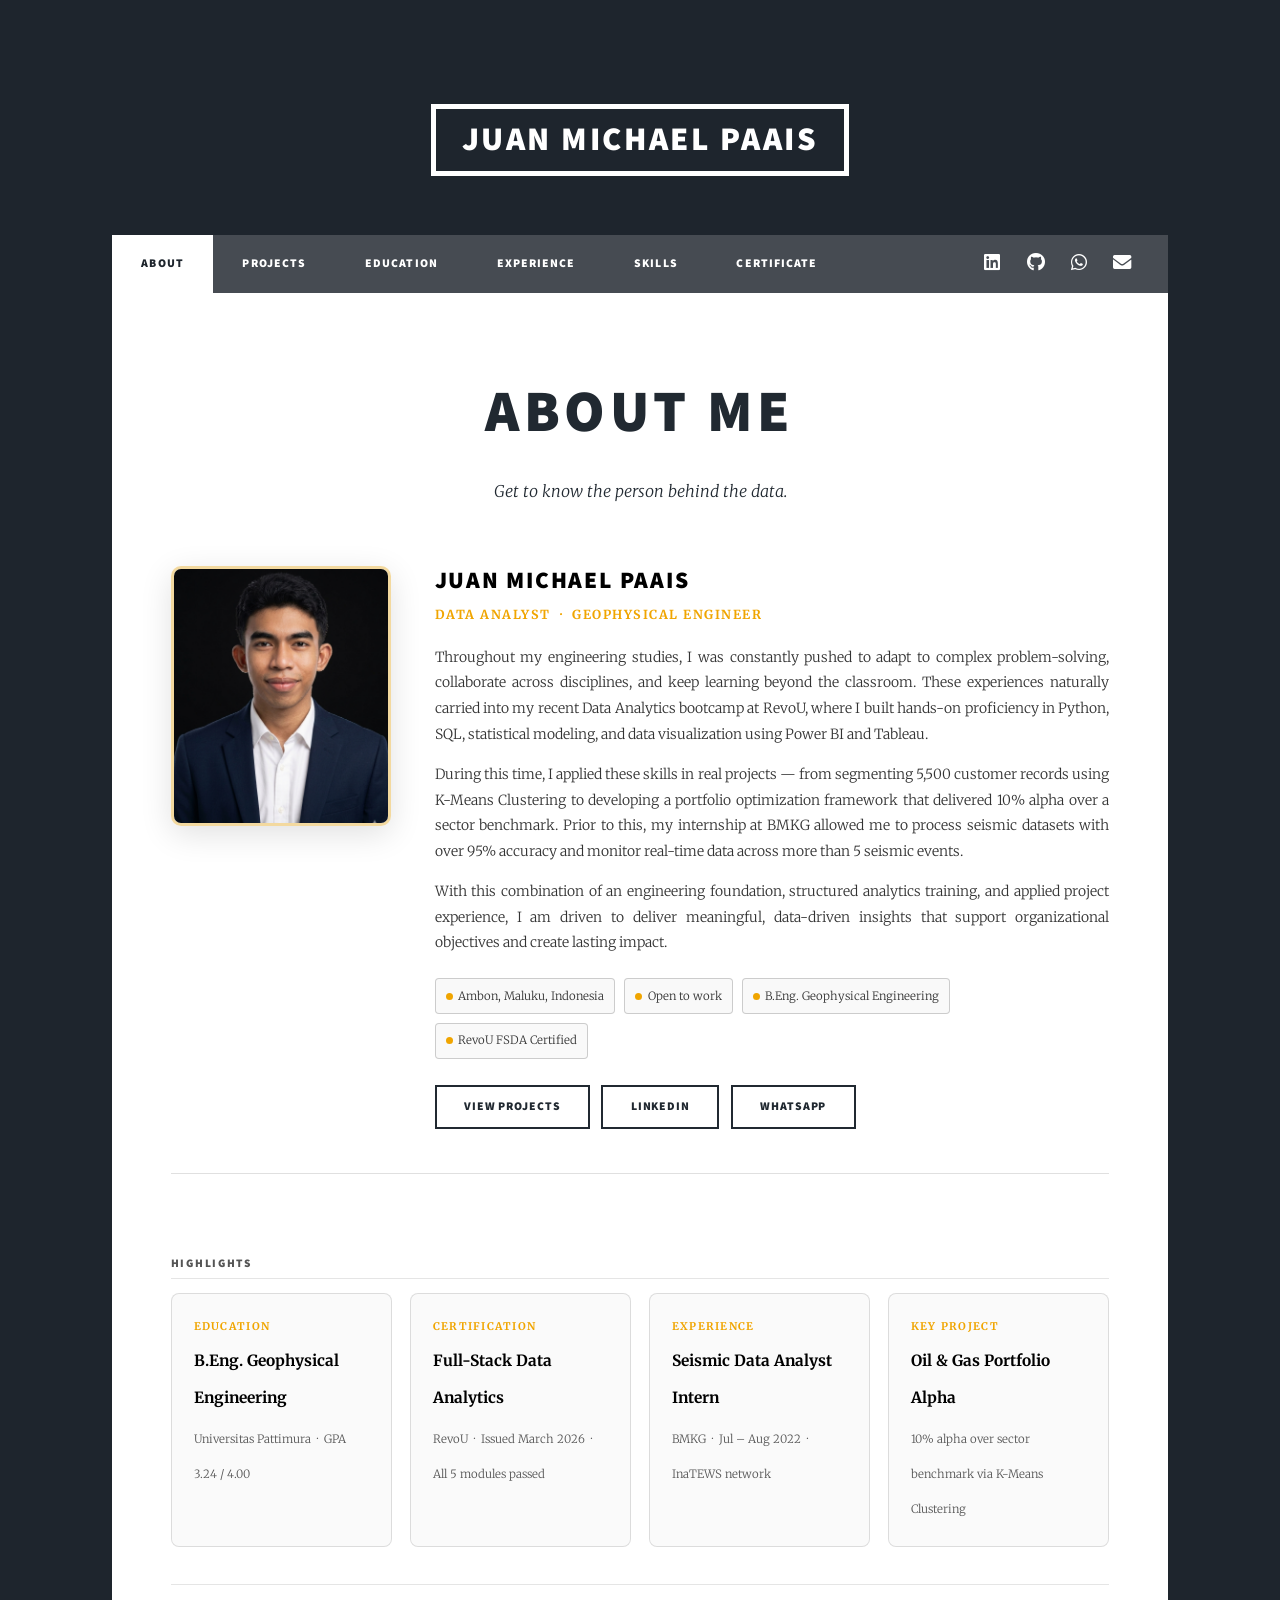
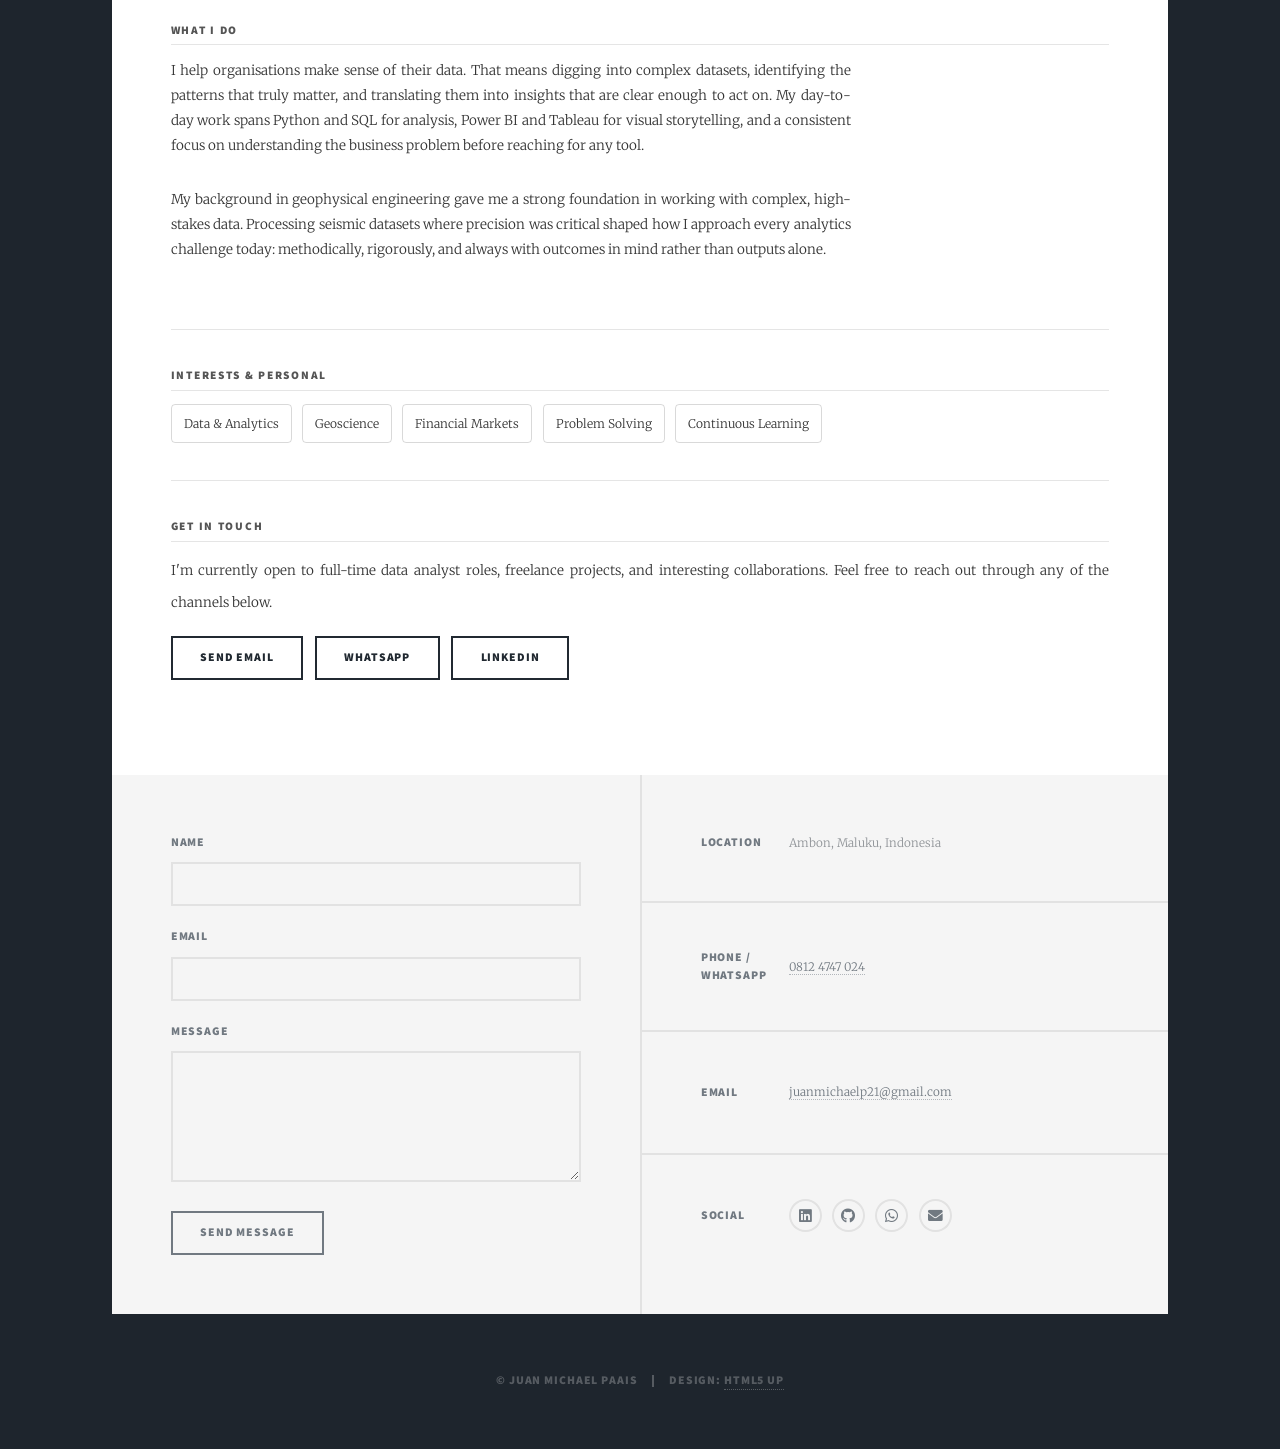
==== commit c140ce09: "Add files via upload" ====
--- a/about.html
+++ b/about.html
@@ -214,7 +214,7 @@
             <li><a href="http://www.linkedin.com/in/juan-michael-376244231" class="icon brands alt fa-linkedin"><span class="label">LinkedIn</span></a></li>
             <li><a href="https://github.com/JuanMichael-ind" class="icon brands alt fa-github"><span class="label">GitHub</span></a></li>
             <li><a href="https://wa.me/628124747024" class="icon brands alt fa-whatsapp"><span class="label">WhatsApp</span></a></li>
-            <li><a href="/cdn-cgi/l/email-protection#f49e81959a999d979c95919884c6c5b49399959d98da979b99" class="icon solid alt fa-envelope"><span class="label">Email</span></a></li>
+            <li><a href="mailto:juanmichaelp21@gmail.com" class="icon solid alt fa-envelope"><span class="label">Email</span></a></li>
         </ul>
     </nav>
 
@@ -347,7 +347,7 @@
                     interesting collaborations. Feel free to reach out through any of the channels below.
                 </p>
                 <div class="about-cta">
-                    <a href="/cdn-cgi/l/email-protection#a7cdd2c6c9cacec4cfc6c2cbd79596e7c0cac6cecb89c4c8ca" class="button">Send Email</a>
+                    <a href="mailto:juanmichaelp21@gmail.com" class="button">Send Email</a>
                     <a href="https://wa.me/628124747024" target="_blank" class="button alt">WhatsApp</a>
                     <a href="https://www.linkedin.com/in/juan-michael-376244231" target="_blank" class="button alt">LinkedIn</a>
                 </div>
@@ -371,14 +371,14 @@
         <section class="split contact">
             <section class="alt"><h3>Location</h3><p>Ambon, Maluku, Indonesia</p></section>
             <section><h3>Phone / WhatsApp</h3><p><a href="https://wa.me/628124747024">0812 4747 024</a></p></section>
-            <section><h3>Email</h3><p><a href="/cdn-cgi/l/email-protection#523827333c3f3b313a33373e22606312353f333b3e7c313d3f"><span class="__cf_email__" data-cfemail="157f60747b787c767d747079652724557278747c793b767a78">[email&#160;protected]</span></a></p></section>
+            <section><h3>Email</h3><p><a href="mailto:juanmichaelp21@gmail.com">juanmichaelp21@gmail.com</a></p></section>
             <section>
                 <h3>Social</h3>
                 <ul class="icons alt">
                     <li><a href="http://www.linkedin.com/in/juan-michael-376244231" class="icon brands alt fa-linkedin"><span class="label">LinkedIn</span></a></li>
                     <li><a href="https://github.com/JuanMichael-ind" class="icon brands alt fa-github"><span class="label">GitHub</span></a></li>
                     <li><a href="https://wa.me/628124747024" class="icon brands alt fa-whatsapp"><span class="label">WhatsApp</span></a></li>
-                    <li><a href="/cdn-cgi/l/email-protection#c8a2bda9a6a5a1aba0a9ada4b8faf988afa5a9a1a4e6aba7a5" class="icon solid alt fa-envelope"><span class="label">Email</span></a></li>
+                    <li><a href="mailto:juanmichaelp21@gmail.com" class="icon solid alt fa-envelope"><span class="label">Email</span></a></li>
                 </ul>
             </section>
         </section>
@@ -389,4 +389,3 @@
     </div>
 
 </div>
-<script data-cfasync="false" src="/cdn-cgi/scripts/5c5dd728/cloudflare-static
